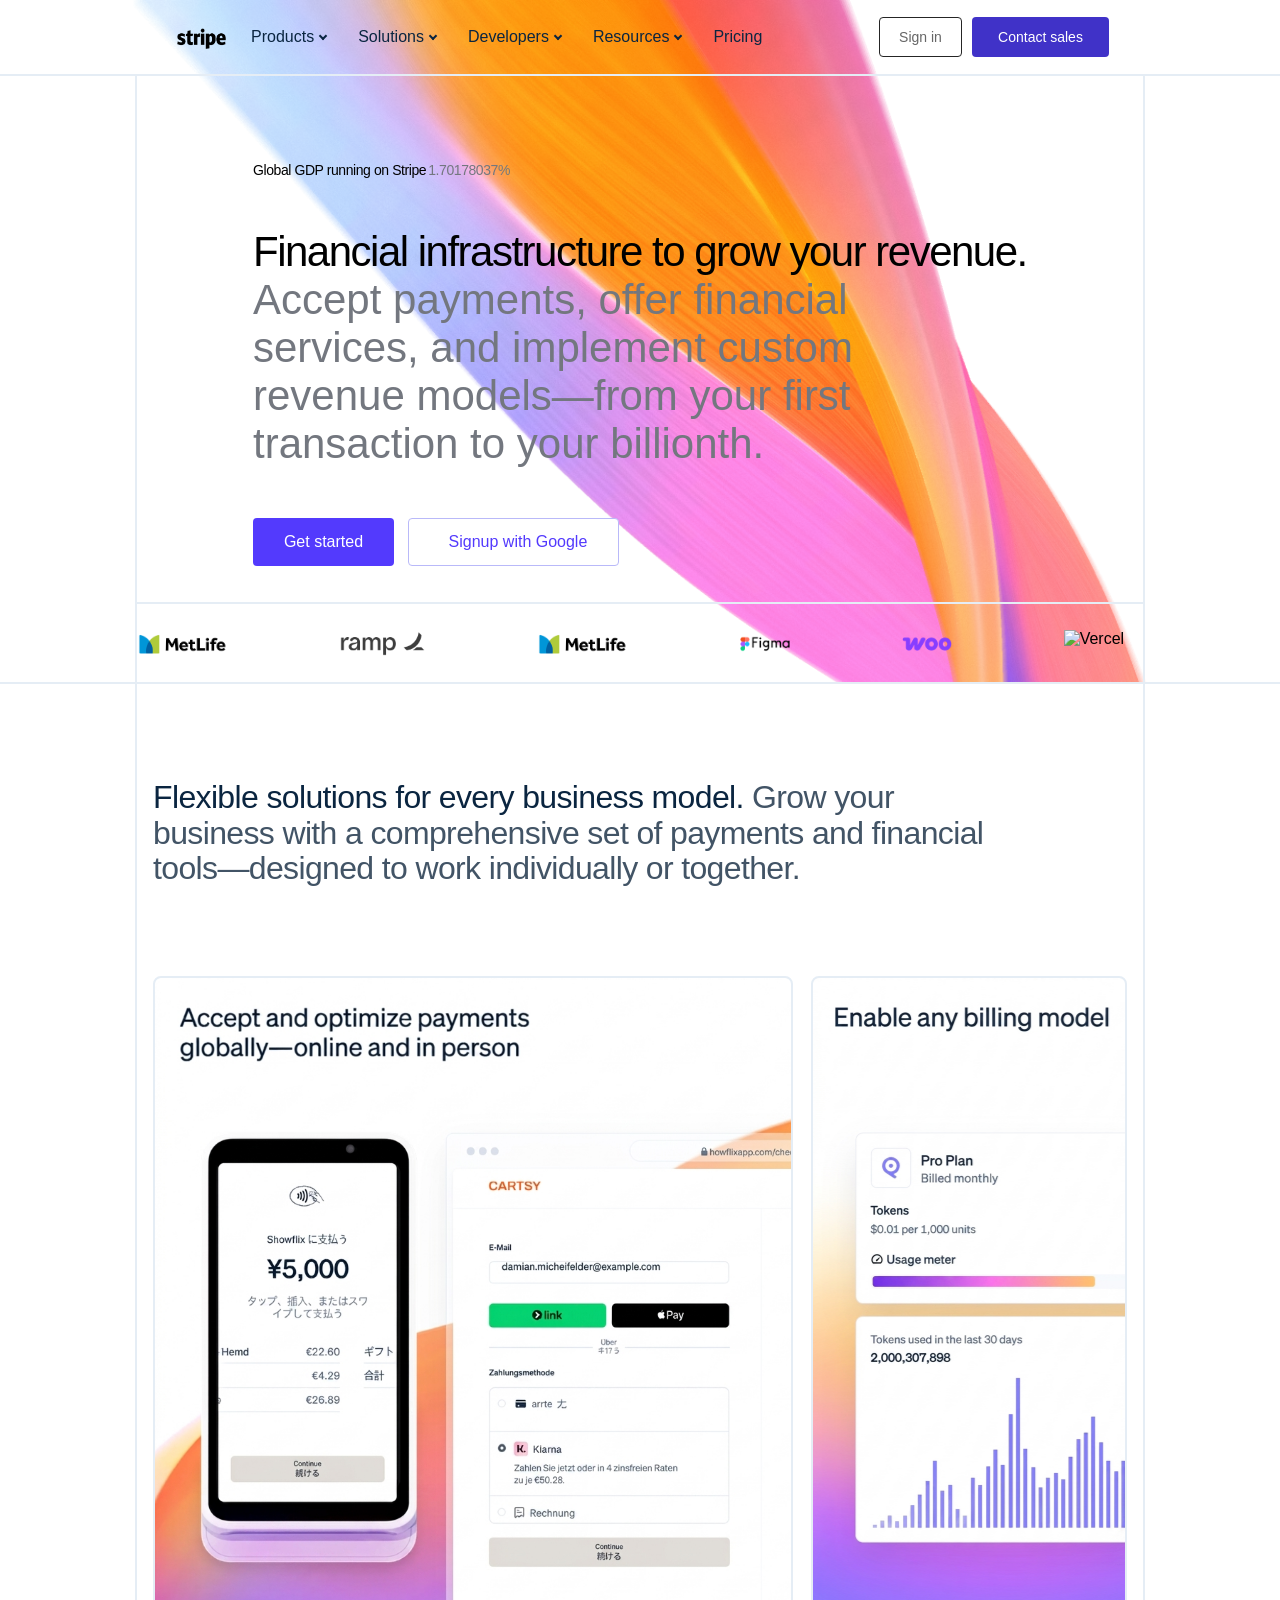
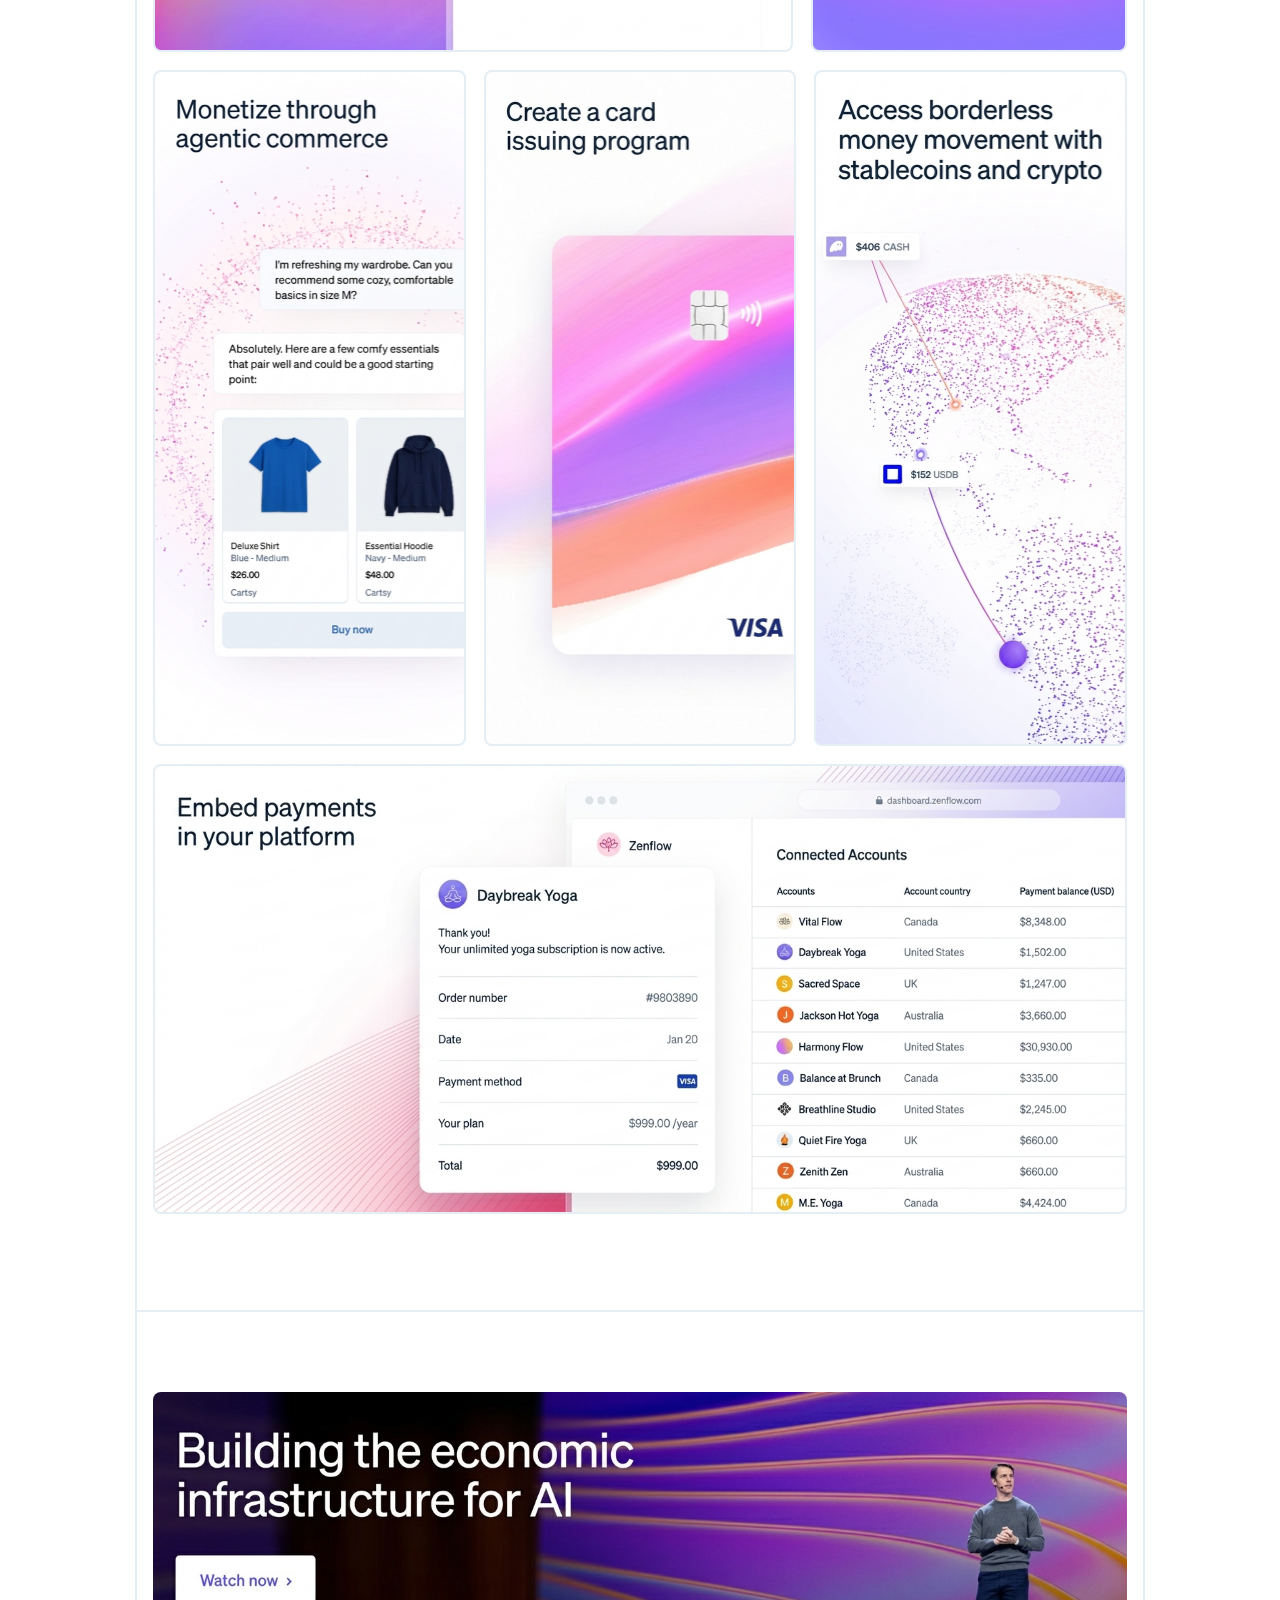
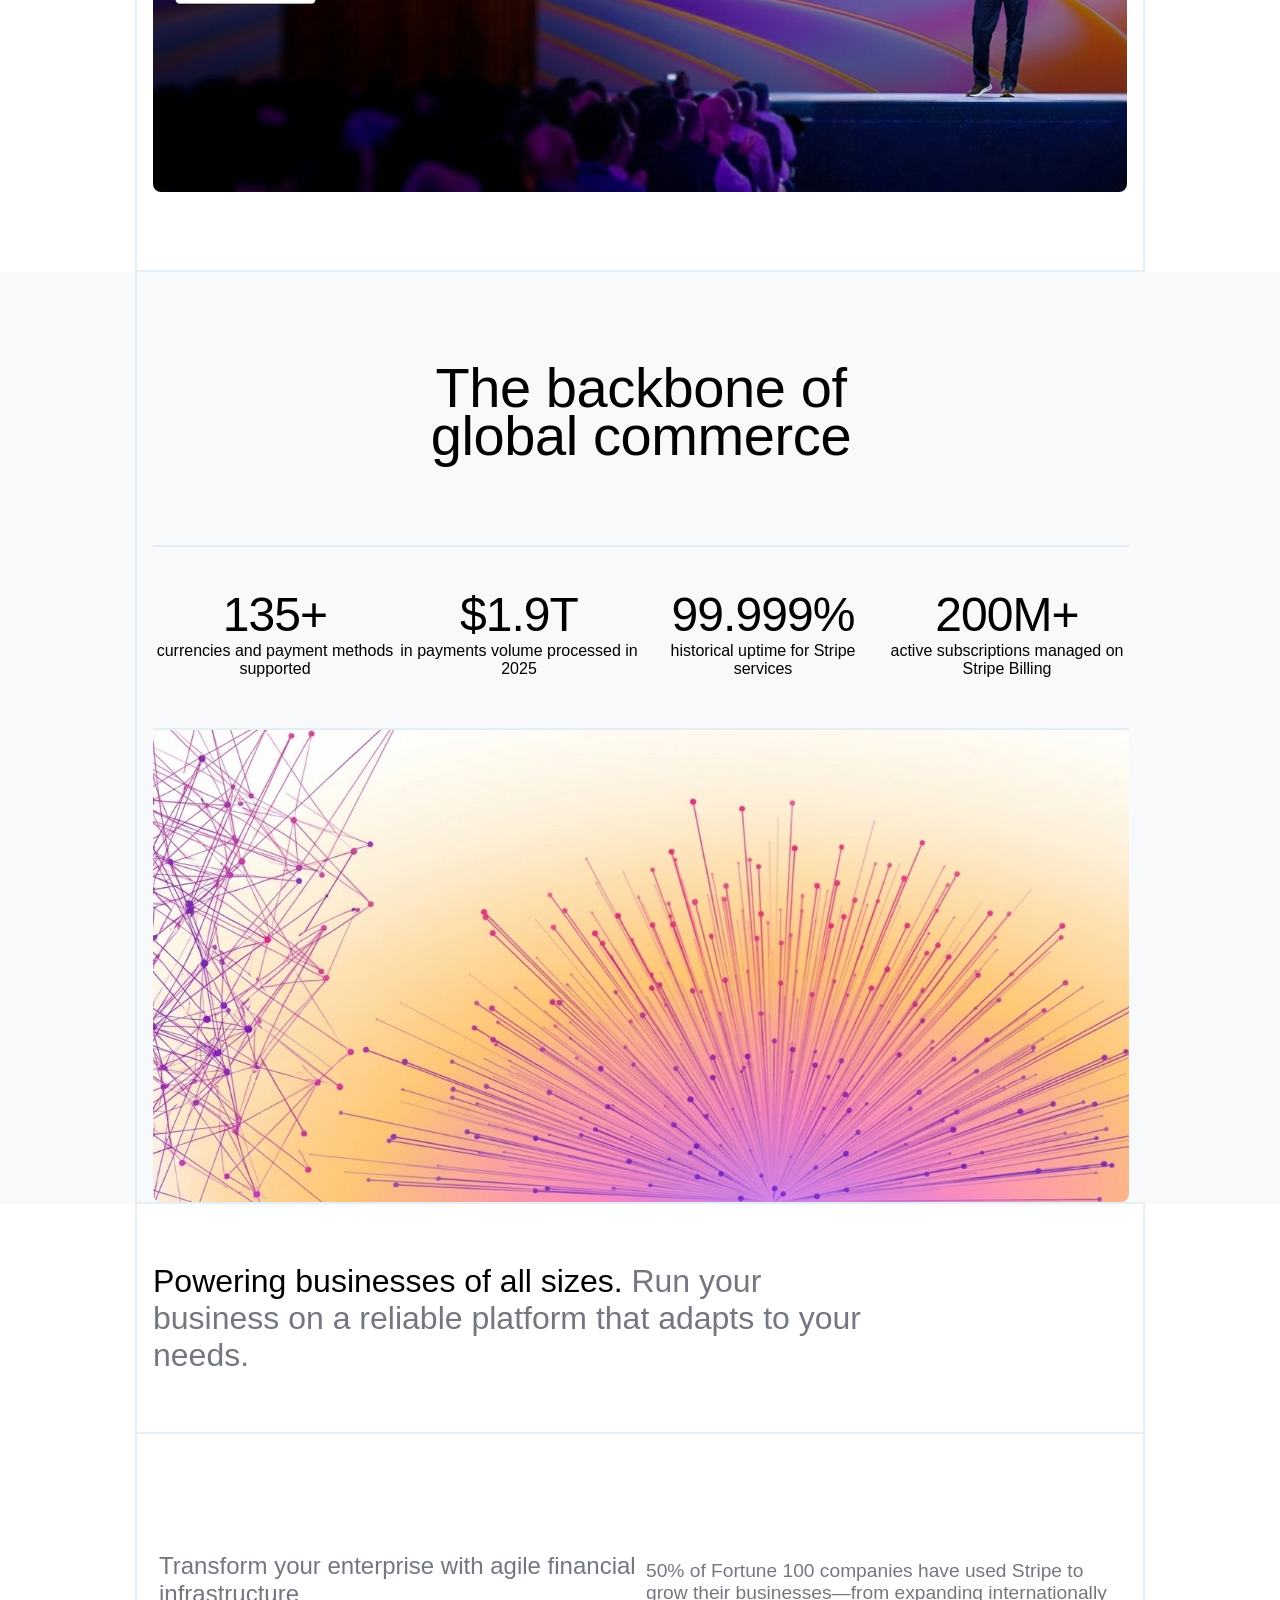
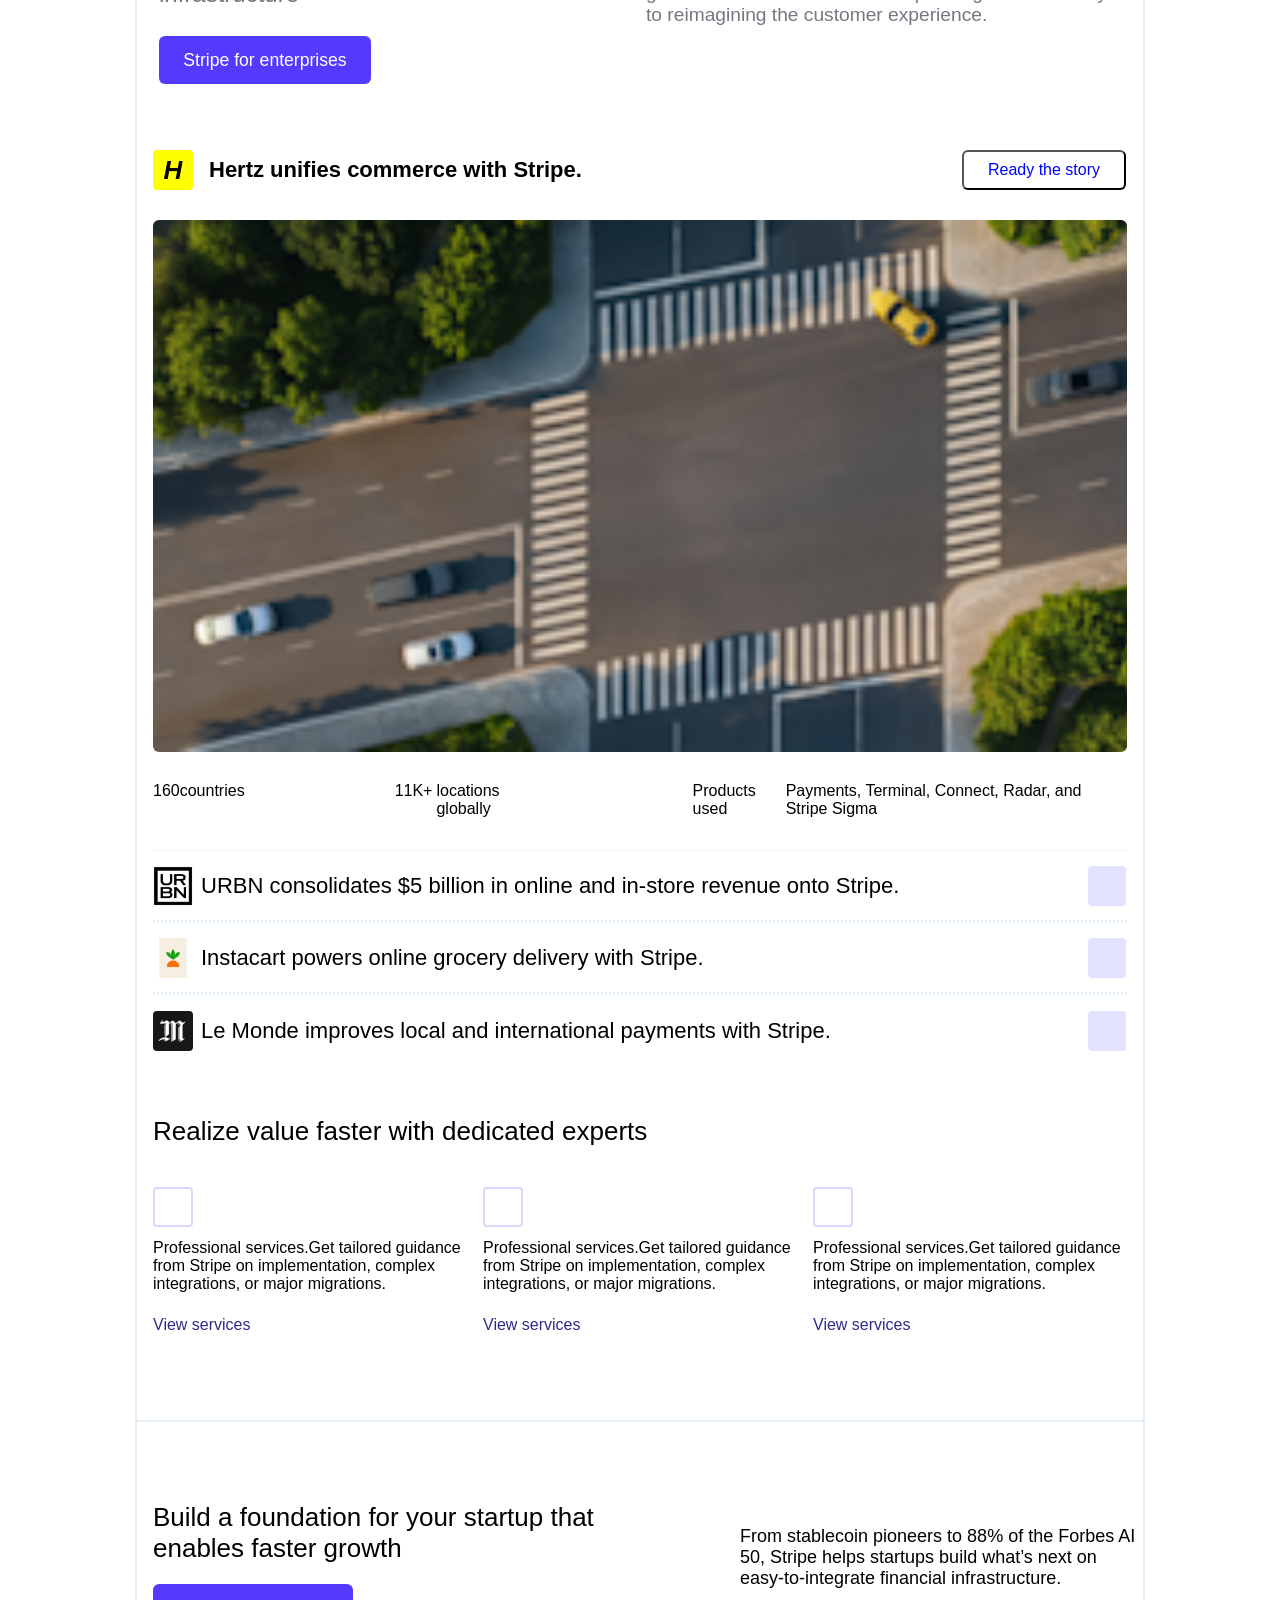
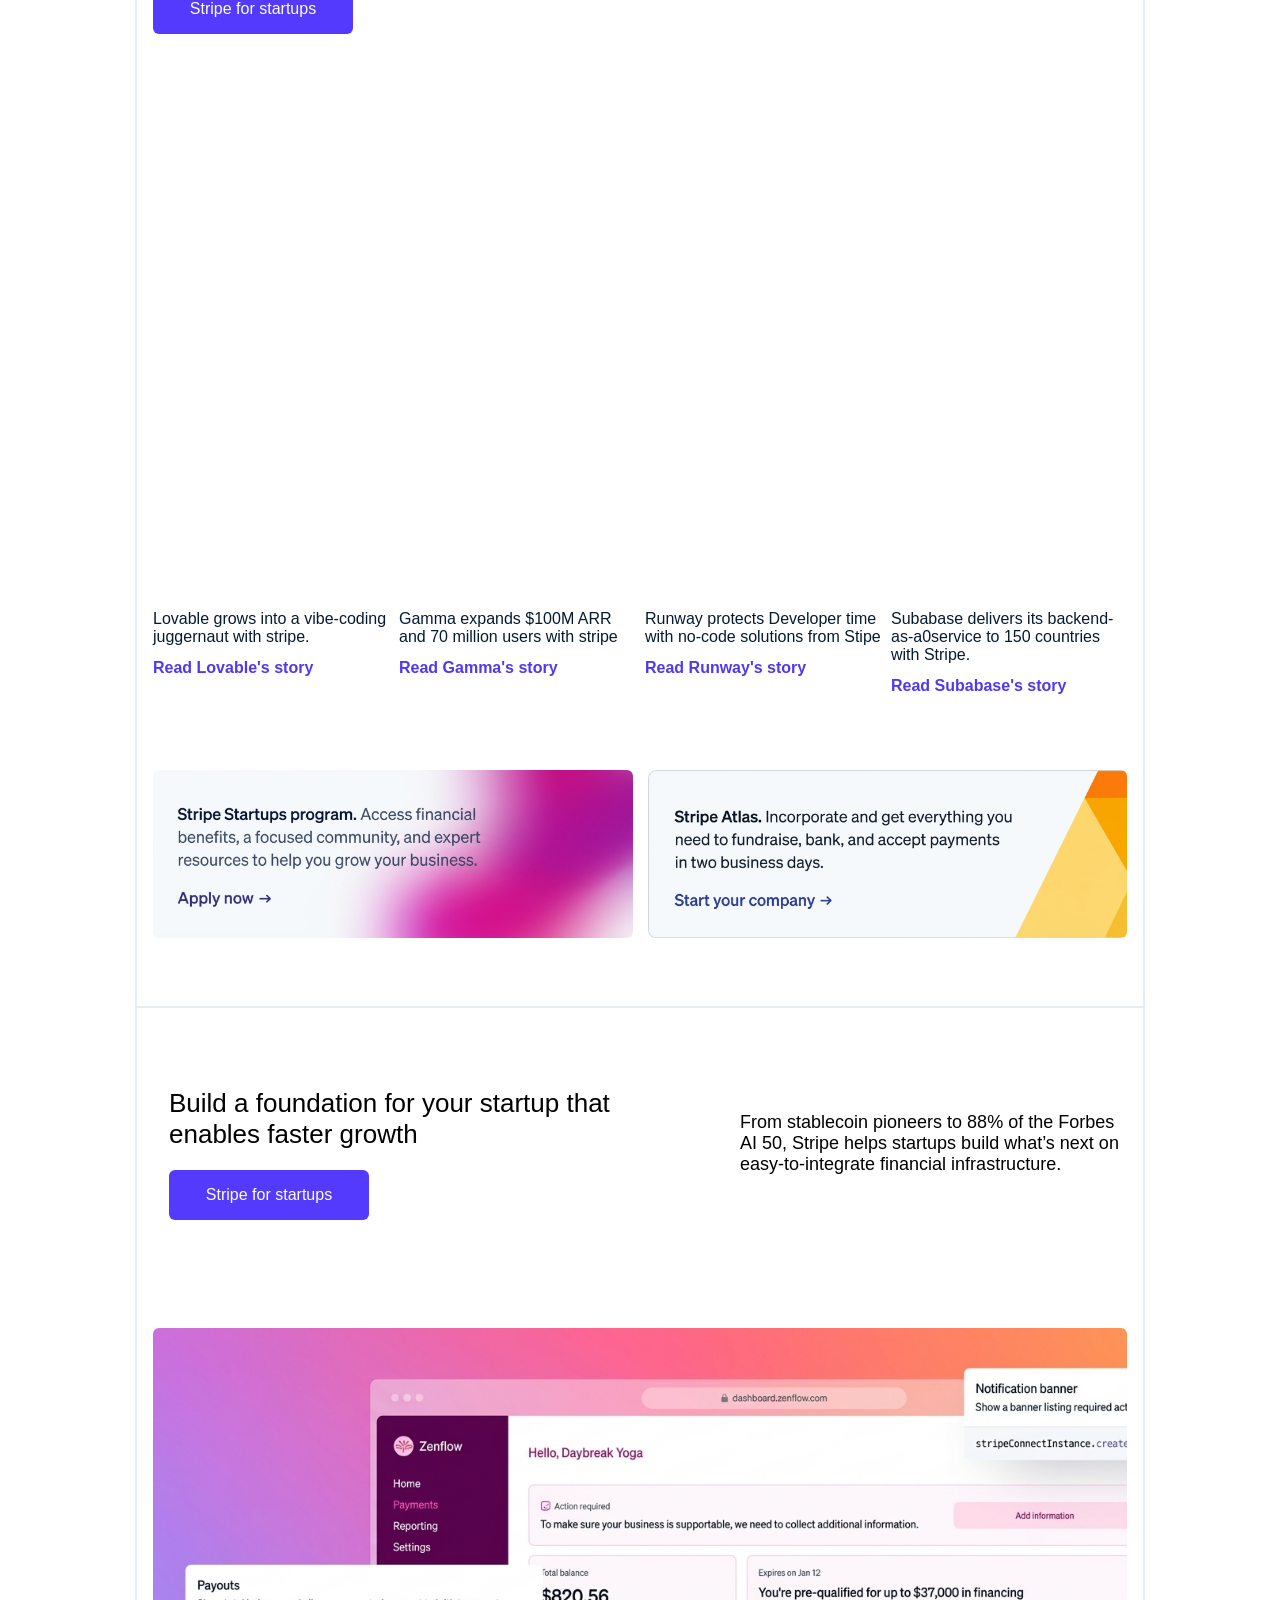
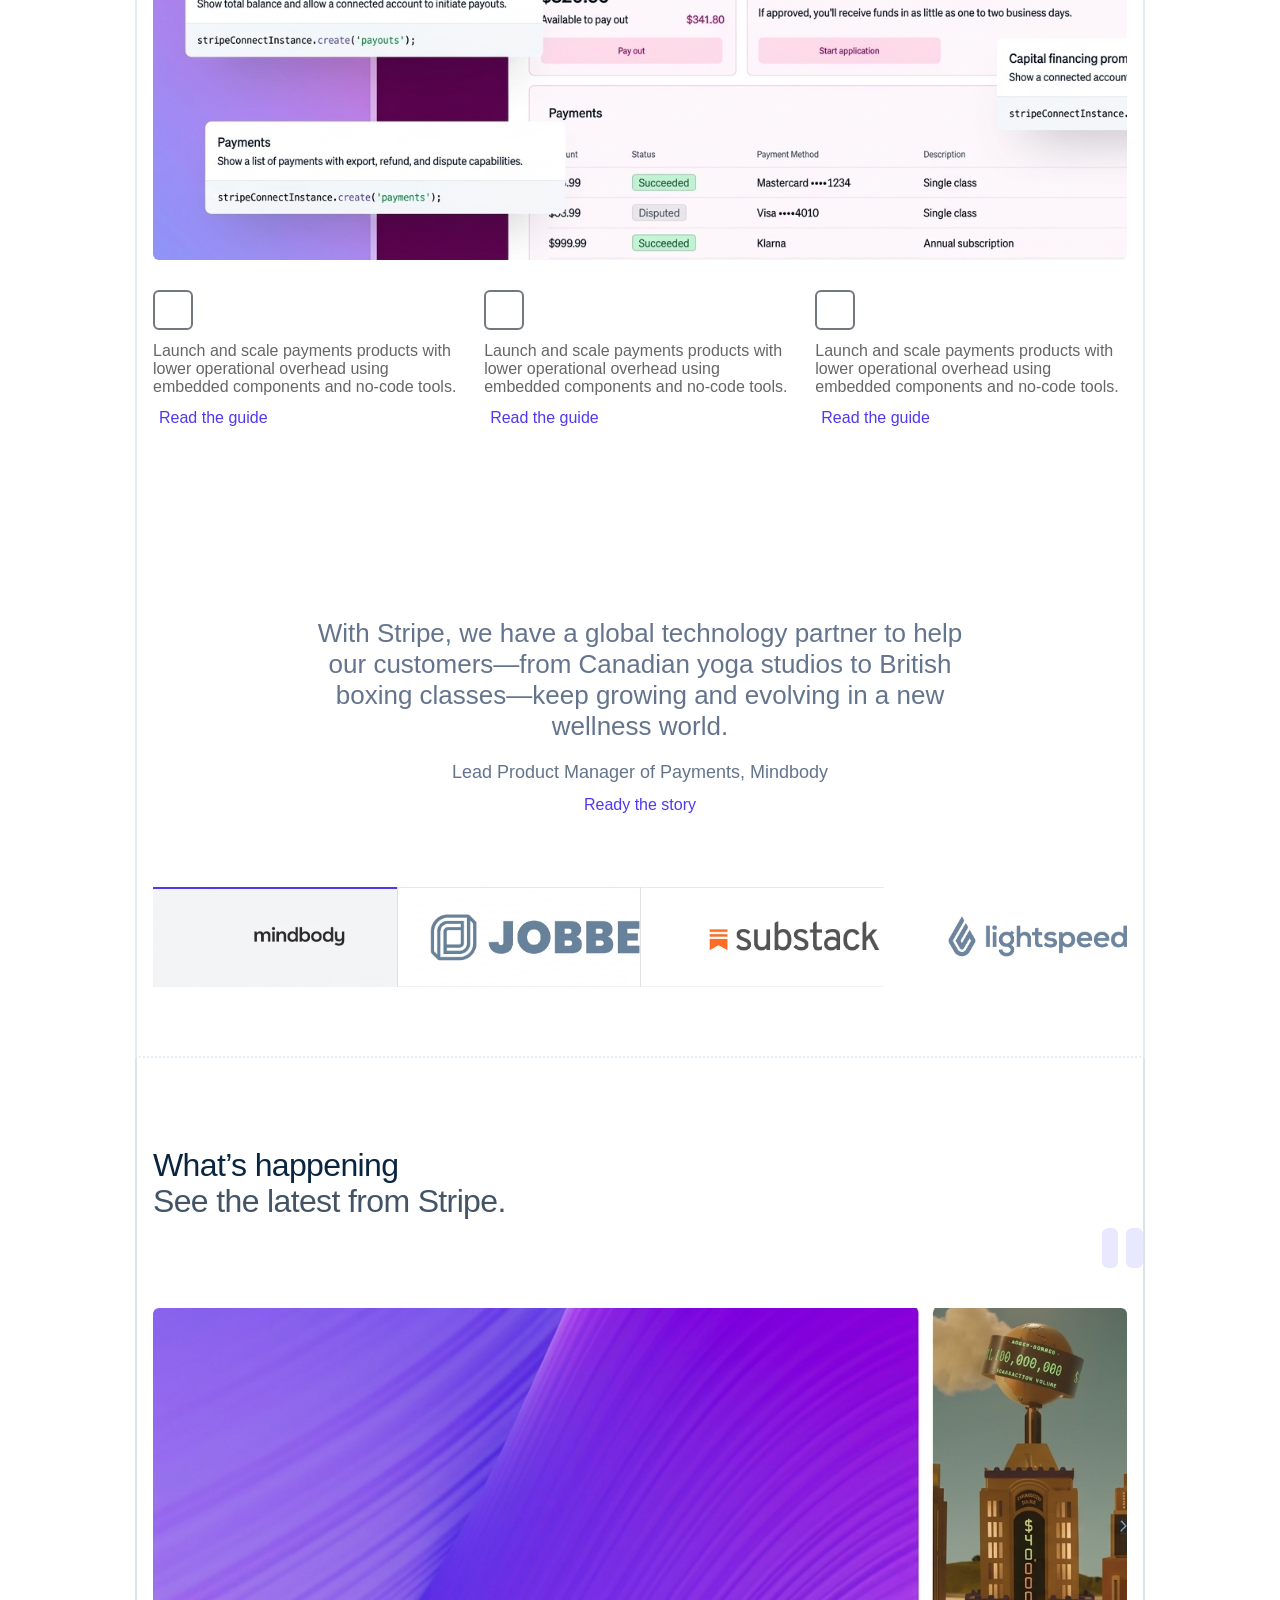
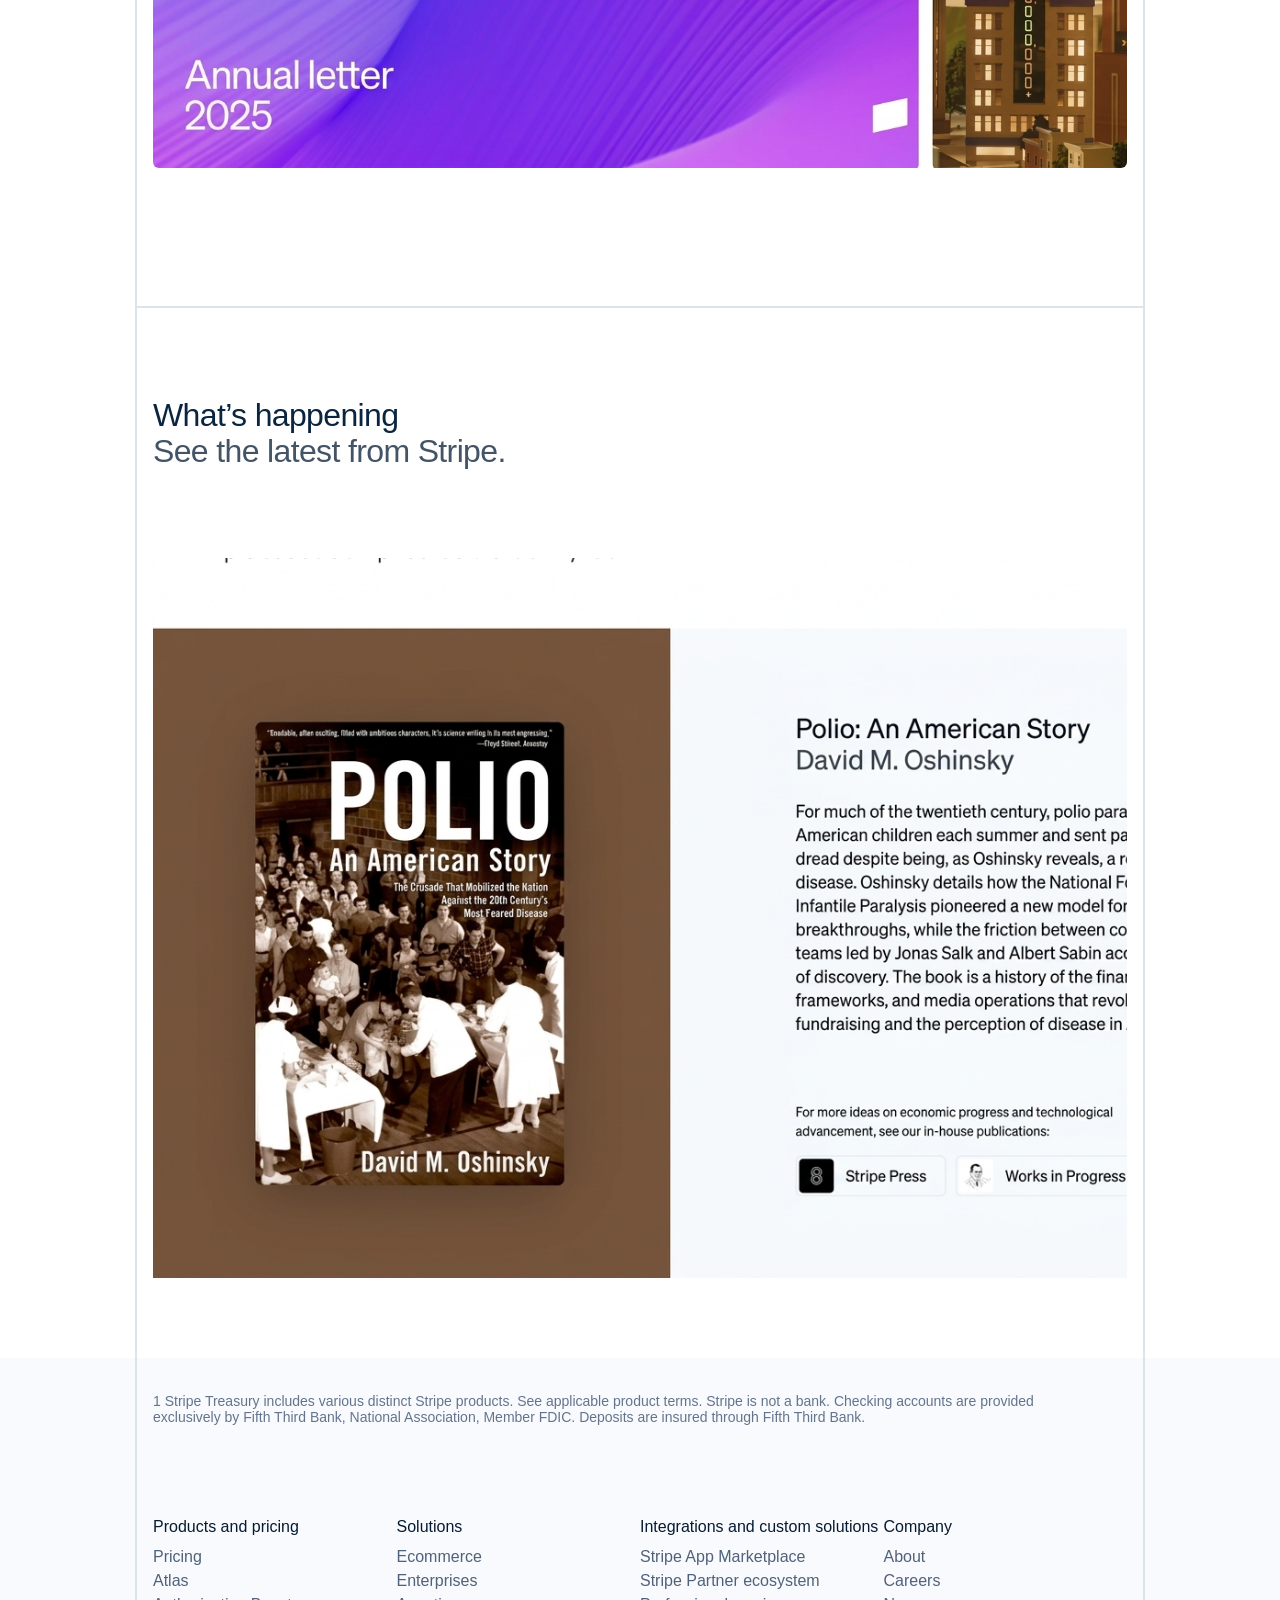
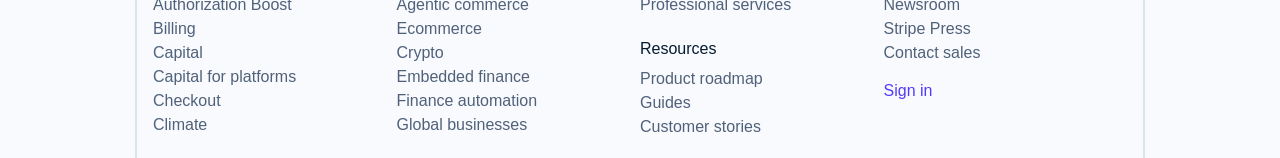
==== index.html @ fda358cf "sending my stripe clone files" ====
<!DOCTYPE html>
<html lang="en">
<head>
    <meta charset="UTF-8">
    <meta name="viewport" content="width=device-width, initial-scale=1.0">
    <link rel="stylesheet" href="./style.css">
    <link rel="stylesheet" href="https://cdnjs.cloudflare.com/ajax/libs/font-awesome/7.3.1/css/all.min.css" integrity="sha512-QeR2VH+lsBE5LSAe1Q5EnTBbe7XTBubt8dG93Y7gidSgdMCr8nVqKcfKAMyN96SV8KDbZVTDXChatu5G2KQGzg==" crossorigin="anonymous" referrerpolicy="no-referrer" />
    <title>Stripe</title>
</head>
<body>
    
<div class="hero">
    
    <header class="header">
       
            <div class="nevbar">
                <div id="nevbar">

                    <div class="logo-layout"> 
                        <div class="logo"></div>
                    </div>

                    <!-- -----------LINKS----------- -->

                    
                        <ul class="nav-links">
                        <li class="nav-item">
                            <a href="#" class="nav-link">Products <span class="arrow"></span></a>
                            <div class="dropdown">
                            <a href="#">Payments</a>
                            <a href="#">Billing</a>
                            <a href="#">Connect</a>
                            </div>
                        </li>

                        <li class="nav-item">
                            <a href="#" class="nav-link">Solutions <span class="arrow"></span></a>
                            <div class="dropdown">
                            <a href="#">eCommerce</a>
                            <a href="#">SaaS</a>
                            <a href="#">Marketplaces</a>
                            </div>
                        </li>

                        <li class="nav-item">
                            <a href="#" class="nav-link">Developers <span class="arrow"></span></a>
                            <div class="dropdown">
                            <a href="#">Documentation</a>
                            <a href="#">API Reference</a>
                            </div>
                        </li>

                        <li class="nav-item">
                            <a href="#" class="nav-link">Resources <span class="arrow"></span></a>
                            <div class="dropdown">
                            <a href="#">Support</a>
                            <a href="#">Guides</a>
                            </div>
                        </li>

                        <li class="nav-item">
                            <a href="#" class="nav-link">Pricing</a>
                        </li>
                        </ul>


                    <!-- ---------------Nev Cta button---------------- -->
                    <button id="nev-button-1">Sign in</button>
                    <button id="nev-button-2">Contact sales</button>

                </div>
                
                



            </div>
       


    </header>

    <!-- -------------contant-hero------------------ -->
 <div class="contant-box-0">
   <div class="contant-box-1">
        <div id="hero-txt">Global GDP running on Stripe<span id="hero-txt-light">1.70178037%</span></div>
        <div id="hero-txt2">Financial infrastructure to grow your revenue.</div>
        <div id="hero-txt3">Accept payments, offer financial services, and implement custom revenue models—from your first transaction to your billionth.</div>
        <button id="hero-button1">Get started</button>
        <button id="hero-button2"><i class="fa-brands fa-google" style="height: 14px; width: 14px; margin-right: 8px;"></i>Signup with Google</button>

   </div>
 </div>
   <div class="contant-box2">
        <div id="contant-box2-inner">
                        <!-- Inside your existing bottom section container -->
            <div class="logo-marquee">
            <div class="logo-track">
                <img src="/esset/metlife-logo.png" alt="MetLife">
                <img src="/esset/Ramp-Logo.png" alt="Ramp">
                <img src="/esset/metlife-logo.png" alt="Marriott" >
                <img src="/esset/Figma-Logo.png" alt="Figma">
                <img src="/esset/WooCommerce-Logo.png" alt="Woo">
                <img src="/esset/Vercel-Logo.png" alt="Vercel">
                <img src="/esset/Uber-Logo.png" alt="Uber">
                <img src="/esset/stripe-logo.png" alt="stripe">
                <img src="/esset/cursor_logo.png" alt="cursor">
                <img src="/esset/google-logo.png" alt="google">
                <img src="/esset/anthropic_logo.png" alt="anthropic">
            </div>
            <!-- Duplicate group for infinite loop -->
            <div class="logo-track" aria-hidden="true">
                <img src="/esset/metlife-logo.png" alt="MetLife">
                <img src="/esset/Ramp-Logo.png" alt="Ramp">
                <img src="/esset/metlife-logo.png" alt="Marriott" >
                <img src="/esset/Figma-Logo.png" alt="Figma">
                <img src="/esset/WooCommerce-Logo.png" alt="Woo">
                <img src="/esset/Vercel-Logo.png" alt="Vercel">
                <img src="/esset/Uber-Logo.png" alt="Uber">
                <img src="/esset/stripe-logo.png" alt="stripe">
                <img src="/esset/cursor_logo.png" alt="cursor">
                <img src="/esset/google-logo.png" alt="google">
                <img src="/esset/anthropic_logo.png" alt="anthropic">
            </div>
            </div>
        </div>
   </div>
</div>

<!-- ---------------------contant box 2---------------------- -->

<div class="contant-box-2">
    <div class="in-box-sec2">
        <div id="header-sec2">
            <h2 class="title-sec2" style="line-height: 35.5px;">
                <span id="dark-test-sec2">Flexible solutions for every business model.</span>
                <span id="light-test-sec2">Grow your business with a comprehensive set of payments and financial tools—designed to work individually or together.</span>
            </h2>
        </div>
    
    <div class="in-box-sec2-2">
        <div class="card-1"></div>
        <div class="card-2"></div>
    </div>

    <div class="in-box-sec2-3">
        <div class="card-3"></div>
        <div class="card-4"></div>
        <div class="card-5"></div>
    </div>

    <div class="in-box-sec2-4">
        <div class="card-6"></div>
        
    </div>

</div>
</div>

<!-- ------------------section 2---------------------- -->

<div class="section-2-main">
    <div class="section-2">
        <div class="card-7-contant"></div>
    </div>
</div>

<!-- ----------------------------section 3------------------------------- -->
<div class="section-3-main">
    <div class="section-3">
        <div class="text-stats-section">
            <div class="text-heading">
                <p id="text-heading-txt">The backbone of global commerce</p>
            </div>
            <div class="stats-section">
                <div class="stats-container-1">
                    <p id="stats-heading">135+</p>
                    <p id="stats-text">currencies and payment methods supported</p>
                </div>
                <div class="stats-container-1">
                    <p id="stats-heading">$1.9T</p>
                    <p id="stats-text">in payments volume processed in 2025</p>
                </div>
                <div class="stats-container-1">
                    <p id="stats-heading">99.999%</p>
                    <p id="stats-text">historical uptime for Stripe services</p>
                </div>
                <div class="stats-container-1">
                    <p id="stats-heading">200M+</p>
                    <p id="stats-text">active subscriptions managed on Stripe Billing</p>
                </div>
            </div>
            
        </div>
        <div class="object-animation">
  
</div>



    </div>
</div>

<!-- -------------------------sec tion 4------------------------------ -->

<div class="section-4-heading">
    <div class="section-4-heading-in">
        <h2 class="section-4-heading-txt1">
            <span>Powering businesses of all sizes.</span>
            <span class="section-4-heading-txt">Run your business on a reliable platform that adapts to your needs.</span>
        </h2>
    </div>
</div>




<!-- ----------------------------------section 4 main------------------------- -->

<div class="section-4-main">
    <div class="section-4-in">
        <div class="sec-4-box-1">
            <div class="section4-2">
                <div class="section4-2-1">
                    <div id="section4-2-1-in">
                        <p id="section4-2-1-in-txt">Transform your enterprise with agile financial infrastructure</p>
                    </div>
                    <div id="section4-2-2-in">
                        <button id="section4-2-2-in-btn">Stripe for enterprises</button>
                    </div>
                </div>
            <div class="section4-2-2">
                <div id="section4-2-2-3">
                <p id="section4-2-2-txt">50% of Fortune 100 companies have used Stripe to grow their businesses—from expanding internationally to reimagining the customer experience.</p>
           </div>
            </div>
            </div>
            
        </div>

        

    </div>
    
</div>

<!-- ------------------------------- --------section-5-------------------------------------------- -->

<div class="section-5">
    <div class="section-5-in">
        <div class="section-5-first-box">
            <div id="sec-5-logo-box"><p id="sec-5-logo-box-txt">H</p></div>
            <h3 id="sec-5-first-box-txt">Hertz unifies commerce with Stripe.</h3>
            
            <button id="sec-5-btn">Ready the story</button>
        </div>
        <div class="section-5-img"></div>

        <div class="sec-5-in3"><p id="sec-5-in3-darktext">160</p><p>countries</p> <p id="sec-5-in3-lighttext">11K+</p><p>locations globally</p> <p id="sec-5-in3-lighttext">Products used</p><p>Payments, Terminal, Connect, Radar, and Stripe Sigma</p></div>
    </div>
</div>

<!-- ---------------------------------section-6----------------------------------------- -->

<div class="section-6-main">
    <div class="section-6-in">
        <div class="contenar-1">
            <div class="contaner-box"  style="background-image: url(/esset/log-1-section-6.jpg);"></div>
            <h2 id="contenar-1-txt">URBN consolidates $5 billion in online and in-store revenue onto Stripe.</h2>
            <div class="contaner-box-add"><i class="fa-solid fa-plus"></i></div>
        </div>

        <div class="contenar-1">
            <div class="contaner-box" style="background-image: url(/esset/log-2-section-6.jpg);"></div>
            <h2 id="contenar-1-txt">Instacart powers online grocery delivery with Stripe.</h2>
            <div class="contaner-box-add"><i class="fa-solid fa-plus"></i></div>
        </div>

        <div class="contenar-1" style="border-bottom: none;">
            <div class="contaner-box" style="background-image: url(/esset/log-3-section-6.jpg);"></div>
            <h2 id="contenar-1-txt">Le Monde improves local and international payments with Stripe.</h2>
            <div class="contaner-box-add"><i class="fa-solid fa-plus"></i></div>
        </div>
        
        <!-- ----------------------------------------------------------------- -->

        <h1 id="section-6-main-txt">Realize value faster with dedicated experts</h1>

        <div class="contenar-2">
            <div class="contenar-2-box1">
                <div class="contenar-2-box1-logo"><i class="fa-solid fa-code-merge"></i></div>
                <div class="contenar-2-box1-txt">Professional services.Get tailored guidance from Stripe on implementation, complex integrations, or major migrations.</div>
                <div class="contenar-2-box1-btn"><p>View services<i class="fa-solid fa-angle-right"></i></p></div>
                
            </div>

            <div class="contenar-2-box1">
                <div class="contenar-2-box1-logo"><i class="fa-solid fa-user-group"></i></div>
                <div class="contenar-2-box1-txt">Professional services.Get tailored guidance from Stripe on implementation, complex integrations, or major migrations.</div>
                <div class="contenar-2-box1-btn"><p>View services<i class="fa-solid fa-angle-right"></i></p></div>
                
            </div>

            <div class="contenar-2-box1">
                <div class="contenar-2-box1-logo"><i class="fa-regular fa-circle-question"></i></div>
                <div class="contenar-2-box1-txt">Professional services.Get tailored guidance from Stripe on implementation, complex integrations, or major migrations.</div>
                <div class="contenar-2-box1-btn"><p>View services<i class="fa-solid fa-angle-right"></i></p></div>
                
            </div>


        </div>

        

    </div>
</div>

<!-- ---------------------------------------section-8----------------------------------------------- -->


<div class="section-8">
    <div class="section-8-in">
        <div class="section8-box1">
           <div class="section8-box1-in1">
            <h1 id="section8-box1-in1-txt">Build a foundation for your startup that enables faster growth</h1>
            <button id="section8-box1-in1-btn">Stripe for startups<i class="fa-solid fa-angle-right"></i></button>
           </div>
           <div class="section8-box1-in2">
            <p  id="section8-box1-in2-txt">From stablecoin pioneers to 88% of the Forbes AI 50, Stripe helps startups build what’s next on easy-to-integrate financial infrastructure.</p>
           </div>

         </div>
                 <!-- ---------------------- -->


    <div class="section8-conteainer-2">
        <div class="section8-conteainer-2-card" style="margin-left: 0px; background-image: url(https://images.stripeassets.com/fzn2n1nzq965/1CBkJePR5Cwf2QNIVCia1I/c0a702cec7a3814c69f21f86b89ed718/lovable.png?w=432&q=90);"></div>
        <div class="section8-conteainer-2-card" style="background-image: url(https://images.stripeassets.com/fzn2n1nzq965/2QjRFO1cRvocACDtyA7g9e/44245671788d6e086ab7d82b37937450/Gamma.png?w=432&q=90);"></div>
        <div class="section8-conteainer-2-card" style="background-image: url(https://images.stripeassets.com/fzn2n1nzq965/6fpvaTP1TZWXKWVMewABjV/4412b9ca2940d89d3834ac65c1fc329d/Runway.png?w=432&q=90);"></div>
        <div class="section8-conteainer-2-card" style="background-image: url(https://images.stripeassets.com/fzn2n1nzq965/7fM8bvEbivprOMM1zyow9N/3cad3cc826f96e4038b4ea88d81ebe3b/Supabase.png?w=432&q=90);"></div>
        
    </div>

    <div class="section8-conteainer-3">
        <div class="section8-conteainer-3-box-1" style="margin-left: 0px;">
            <p id="section8-conteainer-3-box-1-txt">Lovable grows into a vibe-coding juggernaut with stripe.</p>
            <div class="section8-conteainer-3-box-1-btn"><p>Read Lovable's story<i class="fa-solid fa-angle-right"></i></p></div>
        </div>

        <div class="section8-conteainer-3-box-1">
            <p id="section8-conteainer-3-box-1-txt">Gamma expands $100M ARR and 70 million users with stripe</p>
            <div class="section8-conteainer-3-box-1-btn"><p>Read Gamma's story<i class="fa-solid fa-angle-right"></i></p></div>
        </div>


        <div class="section8-conteainer-3-box-1">
            <p id="section8-conteainer-3-box-1-txt">Runway protects Developer time with no-code solutions from Stipe</p>
            <div class="section8-conteainer-3-box-1-btn"><p>Read Runway's story<i class="fa-solid fa-angle-right"></i></p></div>
        </div>


        <div class="section8-conteainer-3-box-1">
            <p id="section8-conteainer-3-box-1-txt">Subabase delivers its backend-as-a0service to 150 countries with Stripe.</p>
            <div class="section8-conteainer-3-box-1-btn"><p>Read Subabase's story<i class="fa-solid fa-angle-right"></i></p></div>
        </div>


        


    </div>
    <div class="section8-conteainer-4">
        <div class="section8-conteainer-4-box1" style="background-image: url(/esset/section8-container4-box1.jpg);"></div>
        <div class="section8-conteainer-4-box1" style="background-image: url(/esset/section8-container4-box2.jpg); margin-left: 15px;"></div>
    </div>
</div>
</div>
<!-- ----------------------------------------section-9------------------------------------------------------ -->
 <div class="section-9">
    <div class="section-9-in">
        <div class="section8-box1">
           <div class="section8-box1-in1">
            <h1 id="section8-box1-in1-txt">Build a foundation for your startup that enables faster growth</h1>
            <button id="section8-box1-in1-btn">Stripe for startups<i class="fa-solid fa-angle-right"></i></button>
           </div>
           <div class="section8-box1-in2">
            <p  id="section8-box1-in2-txt">From stablecoin pioneers to 88% of the Forbes AI 50, Stripe helps startups build what’s next on easy-to-integrate financial infrastructure.</p>
           </div>
         </div>
           
         <div class="section-9-image"></div>

         <div class="section-9-container-1">
            <div class="section-9-container-1-sec-4-box-1">
                <div class="section-9-container-1-logobox"><i class="fa-solid fa-arrow-trend-up"></i></div>

                <p class="section-9-container-1-lightparagraph">Launch and scale payments products with lower operational overhead using embedded components and no-code tools.</p>
                <button class="section-9-container-1-button">Read the guide<i class="fa-solid fa-angle-right"></i></button>
            </div>
            <div class="section-9-container-1-sec-4-box-1">
                 <div class="section-9-container-1-logobox"><i class="fa-solid fa-arrow-trend-up"></i></div>

                <p class="section-9-container-1-lightparagraph">Launch and scale payments products with lower operational overhead using embedded components and no-code tools.</p>
                <button class="section-9-container-1-button">Read the guide<i class="fa-solid fa-angle-right"></i></button>
            </div>
            <div class="section-9-container-1-sec-4-box-1">
                 <div class="section-9-container-1-logobox"><i class="fa-solid fa-shield"></i></div>

                <p class="section-9-container-1-lightparagraph">Launch and scale payments products with lower operational overhead using embedded components and no-code tools.</p>
                <button class="section-9-container-1-button">Read the guide<i class="fa-solid fa-angle-right"></i></button>
            </div>
         </div>


<!-- -----------section-9-end---------------- -->



         <div class="section9-container1">
           <div class="outersheel"> <div class="section9-container1-logo"></div></div>
           <div class="outersheel"> 
            <h1 class="section9-container1-text">With Stripe, we have a global technology partner to help our customers—from Canadian yoga studios to British boxing classes—keep growing and evolving in a new wellness world.</h1>
            </div>
            <div class="outersheel"> 
                <p class="section9-container1-smaltext">Lead Product Manager of Payments, Mindbody</p>
            </div>
            <div class="outersheel"> 
                <button class="section-9-container-1-button" >Ready the story<i class="fa-solid fa-angle-right"></i></button>
            </div>
        </div>

    <div class="section9-continer3">
        <div class="section9-continer3-box1" style="background-image: url(/esset/section9-con3-mindbody.jpg); border-top: 2px solid #5038F3;"></div>
        <div class="section9-continer3-box1" style="background-image: url(/esset/section9-con3-jobber.jpg);"></div>
        <div class="section9-continer3-box1" style="background-image: url(/esset/section9-con3-substack.jpg);"></div>
        <div class="section9-continer3-box1" style="background-image: url(/esset/section9-con3-lightspeed.jpg);"></div>
    </div>

    </div>
 </div>

 <div class="section10">
    <div class="section-10-in">
        <div class="section10-container1">
            <div class="section10-container1-box1">
            <div class="section10-container1-box1-1">
                <h2 class="title-sec2">
                <span id="dark-test-sec2">What’s happening</span><br>
                <span id="light-test-sec2">See the latest from Stripe.</span>
            </h2>
            </div>
            <div class="section10-container1-box1-2">
                <button class="section10-container1-box2-button" style="margin-right: 8px;"><i class="fa-solid fa-angle-left"></i></button>
                <button class="section10-container1-box2-button" ><i class="fa-solid fa-angle-right"></i></button>
            </div>
            

            

        </div>
       
    </div>
    <div class="section-10-image"></div>
 </div>
</div>

 <!-- ----------------------------------section-11-------------------------- -->

 <div class="section-11">
    <div class="section-11-in">
        <div class="section10-container1-box1">
            <div class="section10-container1-box1-1">
                <h2 class="title-sec2">
                <span id="dark-test-sec2">What’s happening</span><br>
                <span id="light-test-sec2">See the latest from Stripe.</span>
            </h2>
            </div>

            
        

    </div>
    <div class="section-11-image"></div>
 </div>
</div>

<!-- -------------------section-12---------------------------- -->


<div class="section-12">
    <div class="section12-in">
        <div class="section-12-sec1">
            <div class="section12-box1">1 Stripe Treasury includes various distinct Stripe products. See applicable product terms. Stripe is not a bank. Checking accounts are provided <br>exclusively by Fifth Third Bank, National Association, Member FDIC. Deposits are insured through Fifth Third Bank.</div>
        </div>
        
        <div class="section-12-sec2">
        <div class="section12-1">
            <div class="section12-1-2" >Products and pricing</div>
            <div class="section12-1-1">Pricing</div>
            <div class="section12-1-1">Atlas</div>
            <div class="section12-1-1">Authorization Boost</div>
            <div class="section12-1-1">Billing</div>
            <div class="section12-1-1">Capital</div>
            <div class="section12-1-1">Capital for platforms</div>
            <div class="section12-1-1">Checkout</div>
            <div class="section12-1-1">Climate</div>
        </div>
        <div class="section12-2">
            <div class="section12-1-2">Solutions</div>
            <div class="section12-1-1">Ecommerce</div>
            <div class="section12-1-1">Enterprises</div>
            <div class="section12-1-1">Agentic commerce</div>
            <div class="section12-1-1">Ecommerce</div>
            <div class="section12-1-1">Crypto</div>
            <div class="section12-1-1">Embedded finance</div>
            <div class="section12-1-1">Finance automation</div>
            <div class="section12-1-1">Global businesses</div>
        </div>
        <div class="section12-3">
            <div class="section12-1-2">Integrations and custom solutions</div>
            <div class="section12-1-1">Stripe App Marketplace</div>
            <div class="section12-1-1">Stripe Partner ecosystem</div>
            <div class="section12-1-1">Professional services</div>
             <!-- part two of this -->
            <div class="section12-1-2" style="margin-top: 28px;">Resources</div>
            <div class="section12-1-1">Product roadmap</div>
            <div class="section12-1-1">Guides</div>
            <div class="section12-1-1">Customer stories</div>
            
        </div>
        <div class="section12-4">
            <div class="section12-1-2" >Company</div>
            <div class="section12-1-1">About</div>
            <div class="section12-1-1">Careers</div>
            <div class="section12-1-1">Newsroom</div>
            <div class="section12-1-1">Stripe Press</div>
            <div class="section12-1-1">Contact sales</div>

            <p class="section12-4-button">Sign in</p>
               
            
        </div>
        </div>
    </div>
</div>
        

</body>
</html>
---- style.css ----
html, body { overflow-x: hidden; }
* {
    margin: 0px;
    box-sizing: border-box;
    font-family: "sohne-var", "SF Pro Display", sans-serif;
}

.hero {
    width: 100%;
    height: auto;
    background-image: url("/wave-fallback-desktop.png");
    background-size: cover;
    background-repeat: no-repeat;
    
}



.header {
    display: flex;
    justify-content: center;
    align-items: center;
    width: 100%;
    height: 76px;
    background-color: rgba(237, 199, 199, 0.1);
    border-bottom: 2px solid #e5edf5;
    background-color: transparent;
}

#nevbar {
        height: 64px;
    border-radius: 6px;
    background-color: transparent;
    display: flex;
    align-items: center;
    cursor: pointer;

    transition: background-color 1s ease;
    width: calc(100% - 270px);
    max-width: 1266px;
    padding: 0 16px;
}

.nevbar {
    width: 100%;
    display: flex;
    justify-content: center;
}

#nevbar > * {
    flex-shrink: 0;
}

#nevbar:hover {
    background-color: white;
    box-shadow: 0px 4px 15px rgba(0, 0, 0, 0.15);
}

/* ----------------logo------------- */

.logo-layout {
    display: flex;
    justify-content: center;
    align-items: center;
    height: 64px;
    width: 100px;
}

.logo {
    height: 24px;
    width: 49px;
    background-image: url("/esset/stripe-logo.png");
    background-size: cover;
    background-repeat: no-repeat;
}

/* ------------------------------------- */

.links {
    background-color: pink;
    height: 30px;
    width: 400px;
    display: flex;
    align-items: center;
}


/* Nav Menu Container */
.nav-links {
  display: flex;
  list-style: none;
  gap: 32px;
  padding: 0;
  margin: 0;
}

.nav-item {
  position: relative;
}

.nav-link {
  display: flex;
  align-items: center;
  gap: 6px;
  text-decoration: none;
  color: #0a2540;
  font-weight: 500;
  font-size: 16px;
  padding: 10px 0;
  transition: opacity 0.2s ease;
}

.nav-link:hover {
  opacity: 0.7;
}

/* Chevron Arrow */
.arrow {
  width: 6px;
  height: 6px;
  border-right: 2px solid #0a2540;
  border-bottom: 2px solid #0a2540;
  transform: rotate(45deg);
  margin-top: -3px;
  transition: transform 0.2s ease;
}

/* Floating Dropdown Card */
.dropdown {
  position: absolute;
  top: 100%;
  left: 50%;
  transform: translateX(-50%) translateY(10px);
  width: 180px;
  background: #ffffff;
  border-radius: 8px;
  padding: 8px;
  box-shadow: 0 13px 27px -5px rgba(50, 50, 93, 0.25),
              0 8px 16px -8px rgba(0, 0, 0, 0.3);
  opacity: 0;
  visibility: hidden;
  transition: all 0.2s ease;
}

.dropdown a {
  display: block;
  padding: 8px 12px;
  color: #0a2540;
  text-decoration: none;
  font-weight: 500;
  border-radius: 6px;
  transition: background 0.15s ease;
}

.dropdown a:hover {
  background-color: #f6f9fc;
}

/* Hover Reveal Effects */
.nav-item:hover .dropdown {
  opacity: 1;
  visibility: visible;
  transform: translateX(-50%) translateY(0);
}

.nav-item:hover .arrow {
  transform: rotate(-135deg);
  margin-top: 3px;
}

/* ------------nev cta button--------------- */

#nev-button-1 {
    margin-left: auto;
    
    height: 40px;
    width: 83px;
    border-radius: 4px;
    background-color: white;
    border: 1px solid #252525;
    font-family: "sohne-var", "SF Pro Display", sans-serif;
    font-size: 14px;
    color: #666666;

    transition: color 0.3s ease-in;
    transition: border 0.3s ease-in;

}

#nev-button-1:hover {
    border: 1px solid rgb(64, 50, 200);
    color: rgb(64, 50, 200);
}

#nev-button-2 {
    margin-right: 20px;
    margin-left: 10px;
    height: 40px;
    width: 137px;
    border-radius: 4px;
    border: none;
    background-color: rgb(64, 50, 200);
    color: white;
    font-family: "sohne-var", "SF Pro Display", sans-serif;
    font-size: 14px;
}


/* ---------------contant-------------- */

.contant-box-0 {
    width: 100%;
    height: auto;
    display: flex;
    justify-content: center;
}

.contant-box-1 {
    width: calc(100% - 270px); max-width: 1266px;
    min-height: 485px;
    background-color: transparent;
    /* margin-left: 132px; */
    padding-top: 36px;
    padding-bottom: 36px;
    padding-left: 16px;
    padding-right: 16px;
    border-bottom: 2px solid #e5edf5;
    border-left: 2px solid #e5edf5;
    border-right: 2px solid #e5edf5;
    
}

#hero-txt {
    letter-spacing: -0.42px;
    margin-top: 50px;
    margin-left: 100px;
    font-weight: 500;
    font-family: "sohne-var", "SF Pro Display", sans-serif;
    font-size: 14px;
}

#hero-txt-light {
    margin-left: 2px;
    color: #73777F;
    font-size: 14px;
}

#hero-txt2 {
    
    letter-spacing: -1.5px;
    margin-top: 50px;
    font-size: 42px;
    margin-left: 100px;
    font-weight: 300;
    font-family: "sohne-var", "SF Pro Display", sans-serif;
}

#hero-txt3 {
    margin-right: 270px;
    color: #73777F;
    font-size: 42px;
    margin-left: 100px;
    font-weight: 300;
    font-family: "sohne-var", "SF Pro Display", sans-serif;
}

#hero-button1 {
    margin-left: 100px;
    margin-top: 50px;
    height: 48px;
    width: 141px;
    background-color: #533AFD;
    border: none;
    color: white;
    border-radius: 4px;
    font-size: 16px;
    font-weight: 400;
}

#hero-button2 {
    font-weight: 400;
    font-size: 16px;
    height: 48px;
    width: 211px;
    border: none;
    background-color: white;
    color: #533AFD;
    border: 1px solid #B9B9F9;
    margin-left: 10px;
    border-radius: 4px;
}

/* --------------------hero-movin -logo---------------------- */





.contant-box2 {
    display: flex;
    justify-content: center;
    width: 100%;
    height: 80px;
    background-color: transparent;
    border-bottom: 2px solid #e5edf5;
}

.movin-logo {
    height: 60px;
    width: auto;
}

#contant-box2-inner {
    display: flex;
    align-items: center;
    background-color: transparent;
    height: 80px;
    width: calc(100% - 270px); max-width: 1266px;
    border-left: 2px solid #e5edf5;
    border-right: 2px solid #e5edf5;
}



.logo-marquee {
  display: flex;
  overflow: hidden;
  width: 100%;
}

.logo-track {
  display: flex;
  align-items: center;
  gap: 7rem;
  padding-right: 7rem;
  animation: scroll-left 20s linear infinite;
  white-space: nowrap;
  flex-shrink: 0;
}

@keyframes scroll-left {
  0% {
    transform: translateX(0);
  }
  100% {
    transform: translateX(-100%);
  }
}

.logo-track img {
  height: 28px;
  width: auto;
}



/* --------------------contant box 2---------------------- */


.contant-box-2 {
    width: 100%;
    height: auto;
    display: flex;
    justify-content: center;
}

.in-box-sec2 {
    
    width: calc(100% - 270px); max-width: 1266px;
    height: auto;
    padding-top: 96px;
    padding-bottom: 96px;
    padding-left: 16px;
    padding-right: 16px;
    border-bottom: 2px solid #e5edf5;
    border-left: 2px solid #e5edf5;
    border-right: 2px solid #e5edf5;
}

#header-sec2 {
    max-width: 850px;
    height: 100px;
    
}

.title-sec2 {
    font-weight: 300;
    letter-spacing: -0.64px;

  font-size: 2rem;
  line-height: 35.5px;
  font-weight: 500;
}

#dark-test-sec2 {
  font-weight: 300;
  line-height: 35.2px;
  letter-spacing: -0.64px;
  color: #0a2540; 
}

#light-test-sec2 {
    font-weight: 300;
  line-height: 35.2px;
  letter-spacing: -0.64px;
  color: #425466; 
}

/* -------------------card sec 2-1-------------- */


.in-box-sec2-2 {
    margin-top: 96px;
            height: auto;
    display: flex;
    width: 100%;
    gap: 18px;
    justify-content: normal;
}

.card-1 {
        height: 676px;
    background-image: url("/esset/card-1-img.jpg");
    background-repeat: no-repeat;
    background-size: cover;
    border: 2px solid #e5edf5;
    border-radius: 8px;
    width: auto;
    flex: 816 1 0;
    min-width: 0;
}

.card-2 {
    
        height: 676px;
    background-image: url("/esset/card-2-img.jpg");
    background-repeat: no-repeat;
    background-size: cover;
    border: 2px solid #e5edf5;
    border-radius: 8px;
    width: auto;
    flex: 400 1 0;
    min-width: 0;
}

/* -------------------card sec 2-2-------------- */

.in-box-sec2-3 {
    margin-top: 18px;
            height: auto;
    display: flex;
    width: 100%;
    gap: 18px;
    justify-content: normal;
}

.card-3 {
        height: 676px;
    background-image: url("/esset/card-3-img.jpg");
    background-repeat: no-repeat;
    background-size: cover;
    border: 2px solid #e5edf5;
    border-radius: 8px;
    width: auto;
    flex: 1 1 0;
    min-width: 0;
}

.card-4 {
    
        height: 676px;
    background-image: url("/esset/card-4-img.jpg");
    background-repeat: no-repeat;
    background-size: cover;
    border: 2px solid #e5edf5;
    border-radius: 8px;
    width: auto;
    flex: 1 1 0;
    min-width: 0;
}

.card-5 {
    
        height: 676px;
    background-image: url("/esset/card-5-img.jpg");
    background-repeat: no-repeat;
    background-size: cover;
    border: 2px solid #e5edf5;
    border-radius: 8px;
    width: auto;
    flex: 1 1 0;
    min-width: 0;
}

/* -------------------card sec 2-3-------------- */
.in-box-sec2-4 {
    margin-top: 18px;
    justify-content: space-between;
        height: auto;
    display: flex;
    width: 100%;
}

.card-6 {
    
        height: 450px;
    background-image: url("/esset/card-6-img.jpg");
    background-repeat: no-repeat;
    background-size: cover;
    border: 2px solid #e5edf5;
    border-radius: 8px;
    width: 100%;
}

/* -----------------------section 6-------------------------- */

.section-2-main {
    height: 560px;
    width: 100%;
    display: flex;
    justify-content: center;
}

.section-2 {
    height: 560px;
    width: calc(100% - 270px); max-width: 1266px;
    padding-top: 80px;
    padding-bottom: 80px;
    padding-left: 16px;
    padding-right: 16px;
    border-left: 2px solid #e5edf5;
    border-right: 2px solid #e5edf5;
    border-bottom: 2px solid #e5edf5;
    
}

.card-7-contant {
    height: 400px;
        background-image: url("/esset/card-7-img.jpg");
    background-size: cover;
    background-repeat: no-repeat;
    border-radius: 8px;
    width: 100%;
}

/* --------------section-3-------------------------------- */

.section-3-main {
    height: 932px;
    width: 100%;
    display: flex;
    justify-content: center;
    background-color: #F8F9FA;
    
}

.section-3 {
    padding-top: 80px;
    padding-left: 16px;
    padding-right: 16px;
    height: 932px;
    width: calc(100% - 270px); max-width: 1266px;
    background-color: transparent;
    border-left: 2px solid #e5edf5;
    border-bottom: 2px solid #e5edf5;
}

/* --------------------section-3-heading-and-stats-section------------------------------ */

.text-stats-section {
    height: 378px;
    width: 100%;
}

.text-heading {
    height: 120px;
        background-color: transparent;
    
    display: flex;
    justify-content: center;
    align-items: center;
    width: 100%;
}

#text-heading-txt {
    color: black;
    font-size: 3.5rem;
    font-weight: 300;
    width: 573px;
    text-align: center;
    font-family: "sohne-var", "SF Pro Display", sans-serif;
    line-height: 3.03rem;
    letter-spacing: -0.025rem;

}

.stats-section {
    border-top: 2px solid #e5edf5;
    border-bottom: 2px solid #e5edf5;
    margin-top: 73px;
    height: 185px;
        background-color: transparent;
    display: flex;
    justify-content: space-between;
    width: 100%;
}

.stats-container-1 {
    height: 185px;
        background-color: transparent;
    padding-top: 40px;
    padding-bottom: 40px;
    width: auto;
    flex: 1 1 0;
}

#stats-heading {
    font-size: 48px;
    color: black;
    text-align: center;
    letter-spacing: -0.96px;
}

#stats-text {
    font-size: 1rem;
    color: black;
    text-align: center;

}

/* ------------------object-animation------------------ */
.object-animation {
  position: relative;
  background-image: url("/esset/card-8-img.jpg");
  background-size: cover;
  background-repeat: no-repeat;
  height: 472px;
    overflow: hidden;
  border-radius: 8px;
    width: 100%;
}

.object-animation canvas {
  width: 100%;
  height: 100%;
  display: block;
}


.section-4-heading {
    width: 100%;
    height: 230px;
    background-color: transparent;
    display: flex;
    justify-content: center;
}

.section-4-heading-in {
    width: calc(100% - 270px); max-width: 1266px;
    height: 230px;
    background-color: transparent;
    border-left: 2px solid #e5edf5;
    border-right: 2px solid #e5edf5;
    border-bottom: 2px solid #e5edf5;
    display: flex;
    align-items: center;
    padding-left: 16px;
    padding-right: 16px;
}

.section-4-heading-txt1 {
    
    color: black;
    font-size: 2rem;
    font-weight: 400;
    width: 100%;
    max-width: 720px;
}

.section-4-heading-txt {
    color: #73777F;
    font-size: 2rem;
    font-weight: 400;
    
    
}

/* --------------section-4-------------- */

.section-4-main {
    width: 100%;
    height: auto;
    display: flex;
    justify-content: center;
    /* colour out */
    background-color: transparent;
}

.section-4-in {
    width: calc(100% - 270px); max-width: 1266px;
    padding-top: 96px;
    padding-left: 16px;
    padding-right: 16px;
    border-left: 2px solid #e5edf5;
    border-right: 2px solid #e5edf5;
    height: auto;
    /* colour in */
    background-color: transparent;  

}


.sec-4-box-1 {
    height: 220px;
    

}

.section4-2 {
    background-color: transparent;
        height: 200px;
    display: flex;
    width: 100%;
}

.section4-2-1 {
    background-color: transparent;
        height: 200px;
    width: auto;
    flex: 1 1 0;
}

.section4-2-2 {
    background-color: transparent;
        height: 200px;
    width: auto;
    flex: 1 1 0;
}

#section4-2-2-3 {
        height: 100px;
    display: flex;
    align-items: center;
    padding-left: 6px;
    padding-top: 26px;
    width: 100%;
}

#section4-2-2-txt {
    font-size: 1.2rem;
    color: #73777F;
    width: 100%;
    max-width: 590px;
}




#section4-2-1-in {
    background-color: transparent;
        height: 100px;
    display: flex;
    align-items: center;
    width: 100%;
}

#section4-2-1-in-txt {
    font-size: 1.5rem;
    background-color: transparent;
    color: #73777F;
    margin-left: 6px;
}


#section4-2-1-in {
    background-color: transparent;
       
    height: 100px;
    width: 100%;
}

#section4-2-2-in-btn {
    background-color: #533afd;
    width: 212px;
    height: 48px;
    color: #ffffff;
    border: none;
    margin: 6px;
    font-size: 1.1rem;
    border-radius: 6px;
}

/* --------------------section-5------------------------------ */

.section-5 {
    width: 100%;
    height: 700px;
    background-color: transparent;
    display: flex;
    justify-content: center;
    

}

.section-5-in {
    width: calc(100% - 270px); max-width: 1266px;
    height: 700px;
    background-color: transparent;
  
    border-right: 2px solid #e5edf5;
    border-left: 2px solid #e5edf5;
    padding-left: 16px;
    padding-right: 16px;
}

.section-5-first-box {
    height: 40px;
        background-color: transparent;
    display: flex;
    align-items: center;
    width: 100%;
}

#sec-5-logo-box {
    height: 40px;
    width: 40px;
    background-color: yellow;
    display: flex;
    justify-content: center;
    align-items: center;
    border-radius: 4px;
}

#sec-5-logo-box-txt {
    font-size: 26px;
    font-weight: 700;
    font-style: italic;
}

#sec-5-first-box-txt {
    font-size: 22px;
    font-weight: 550;
    margin-left: 16px;
}

#sec-5-btn {
    margin-left: auto;
    margin-right: 1px;
    height: 40px;
    width: 164px;
    background-color: transparent;
    color: blue;
    display: flex;
    align-items: center;
    justify-content: center;
    border-radius: 6px;
    font-size: 16px;
    font-weight: 500;
}


.section-5-img {
        height: 532px;
    border-radius: 6px;
    margin-top: 30px;
    background-image: url("/esset/car-cros-sec-5-img-big.png");
    background-size: cover;
    background-repeat: no-repeat;
    width: 100%;
}


.sec-5-in3 {
    height: 100%;
    display: flex;
    margin-top: 30px;
}

#sec-5-in3-lighttext {
    margin-left: 150px;
    font-weight: 400;
    font-size: 16px;
    margin-right: 4px;
}
.sec-5-in3-lighttext {
    font-size: 24px;
    font-weight: 400;
    margin-right: 4px;
}


/* ---------------------------section 6 ------------------------ */

.section-6-main {
    width: 100%;
        background-color: transparent;
    display: flex;
    justify-content: center;
    height: auto;
    min-height: 570px;
}

.section-6-in {
    width: calc(100% - 270px); max-width: 1266px;
        background-color: white;
    border-left: 2px solid #e5edf5;
    border-right: 2px solid #e5edf5;
    padding-left: 16px;
    padding-right: 16px;
    height: auto;
    min-height: 570px;
}

.contenar-1 {
        height: 72px;
    padding-top: 17px;
    padding-bottom: 17px;
    border-top: 1px dotted #e5edf5;
    border-bottom: 2px dotted #e5edf5;
    display: flex;
    align-items: center;
    background-color: transparent;
    width: 100%;
}

.contaner-box {
    width: 40px;
    height: 40px;
    background-repeat: no-repeat;
    background-size: cover;
    border-radius: 4px;
}

#contenar-1-txt {
    font-size: 22px;
    margin-left: 8px;
    font-weight: 500;
}

.contaner-box-add {
    width: 38px;
    height: 40px;
    background-color: #E2E4FF;
    border-radius: 4px;
    margin-left: auto;
    margin-right: 1px;
    display: flex;
    justify-content: center;
    align-items: center;

}


#section-6-main-txt {
    margin-top: 50px;
    font-size: 26px;
    font-weight: 500;
}

.contenar-2 {
            margin-top: 40px;
    background-color: transparent;
    display: flex;
    width: 100%;
    height: auto;
    min-height: 160px;
    gap: 16px;
}

.contenar-2-box1 {
            
   
    background-color: transparent;
    width: auto;
    flex: 1 1 0;
    height: auto;
}

.contenar-2-box1-logo {
    border-radius: 4px;
    width: 40px;
    height: 40px;
    display: flex;
    justify-content: center;
    align-items: center;
    background-color: transparent;
    border: 2px solid #D6D9FC;
}

.contenar-2-box1-txt {
    display: flex;
    align-items: center;
    width: 100%;
    height: auto;
    padding: 12px 0;
}

.contenar-2-box1-btn {
   
    display: flex;
   color: rgb(46, 43, 140);
    align-items: center;
    width: 150px;
    height: 40px;
    background-color: transparent;
}

/* -------------------------section-8--------------------------- */

.section-8 {
    width: 100%;
        display: flex;
    justify-content: center;
    height: auto;
    min-height: 1188px;
}

.section-8-in {
    width: calc(100% - 270px); max-width: 1266px;
        border-top: 2px solid #E5EDF5;
    border-left: 2px solid #E5EDF5;
    border-right: 2px solid #E5EDF5;
    border-bottom: 2px solid #E5EDF5;
    height: auto;
    min-height: 1188px;
}

.section8-box1 {
        height: 320px;
    background-color: transparent;
    display: flex;
    width: 100%;
}

.section8-box1-in1 {
    padding-left: 16px;
        height: 320px;
    background-color: transparent;
    width: 50%;
}

.section8-box1-in2 {
            height: 320px;
    background-color: transparent;
    display: flex;
    align-items: center;
    width: 50%;
    padding-left: 100px;
}

#section8-box1-in1-btn {
    width: 200px;
    border-radius: 6px;
    border: none;
    height: 50px;
    background-color: #533AFD;
    color: white;
    font-size: 16px;
    font-weight: 400;
    margin-top: 20px;
}


#section8-box1-in1-txt {
    margin-top: 80px;
    font-size: 26px;
    font-weight: 400;
}


#section8-box1-in2-txt {
    margin-bottom: 50px;
    font-size: 18px;
    font-weight: 400;

}

/* ----- */


.section8-conteainer-2 {
    height: 448px;
    margin-left: 16px;
    width: auto;
    display: flex;
    background-color: transparent;
    margin-right: 16px;
}

.section8-conteainer-2-card {
    height: 448px;
    margin-left: 10px;
    border-radius: 6px;
        background-size: cover;
    background-repeat: no-repeat;
    width: auto;
    flex: 1 1 0;
}


.section8-conteainer-3 {
    height: 80px;
    margin-left: 16px;
    width: auto;
    display: flex;
    background-color: transparent;
    margin-right: 16px;
}

.section8-conteainer-3-box-1 {
    height: 80px;
    margin-left: 10px;
    
        background-color: transparent;
    width: auto;
    flex: 1 1 0;
}

#section8-conteainer-3-box-1-txt {
    margin-top: 20px;
    color: rgb(6, 27, 49);
    font-size: 1rem;
    font-weight: 400;
}

.section8-conteainer-3-box-1-btn {
    margin-top: 7px;
    height: 30px;
    width: auto;
    background-color: transparent;
    display: flex;
    align-items: center;
    
    color: #5038F3;
    font-size: 16px;
    font-weight: 600;
}

.section8-conteainer-4 {
        height: 168px;
    margin-top: 100px;
    background-color: transparent;
    margin-left: 16px;
    display: flex;
    width: auto;
    margin-right: 16px;
}

.section8-conteainer-4-box1 {
        height: 168px;
    background-size: cover;
    background-repeat: no-repeat;
    border-radius: 6px;
    width: auto;
    flex: 1 1 0;
}


.section-9 {
    width: 100%;
        display: flex;
    justify-content: center;
    background-color: transparent;
    height: auto;
    min-height: 1650px;
}

.section-9-in {
    width: calc(100% - 270px); max-width: 1266px;
        background-color: transparent;
    border-bottom: 2px dotted #E5EDF5;
    border-right: 2px solid #E5EDF5;
    border-left: 2px solid #E5EDF5;
    padding-left: 16px;
    padding-right: 16px;
    height: auto;
    min-height: 1650px;
}

.section-9-image {
        height: 532px;
    background-image: url(/esset/section-9-img.jpg);
    background-size: cover;
    background-repeat: no-repeat;
    border-radius: 6px;
    width: 100%;
}

.section-9-container-1 {
    margin-top: 30px;
        height: 160px;
    background-color: transparent;
    display: flex;
    justify-content: space-between;
    width: 100%;
}

.section-9-container-1-sec-4-box-1 {
        height: 160px;
    background-color: transparent;
    width: 32%;
}

.section-9-container-1-logobox {
    border: 2px solid #73777F;
    display: flex;
    justify-content: center;
    align-items: center;

    background-color: transparent ;
    width: 40px;
    height: 40px;
    border-radius: 6px;
}

.section-9-container-1-lightparagraph {
    margin-top: 12px;
    font-size: 16px;
    color: #666666;
    font-weight: 400;
}

.section-9-container-1-button {
    margin-top: 12px;
    background-color: transparent;
    border: none;
    font-size: 16px;
    color: #5038F3;
    font-weight: 400;
    background-color: transparent;
    text-align: left;
    
    justify-content: left;
    border-radius: 6px;
}

.section9-container1 {
    margin-top: 80px;
            background-color: transparent;
    
    justify-content: center;
    width: 100%;
    height: auto;
    min-height: 307px;
}

.outersheel {
    
        display: flex;
    justify-content: center;
    width: 100%;
}

.section9-container1-logo {
    margin-top: 20px;
    
    width: 48px;
    height: 48px;
    background-image: url(https://images.stripeassets.com/fzn2n1nzq965/4oTkzvOAoM5Ruub2qYNVRC/cfb038e66b1d8bc034b6a178484862a8/KurtisMoyer.png?w=48&q=90);
    background-repeat: no-repeat;
    background-size: cover;

    
}

.section9-container1-text {
    padding-left: 150px;
    padding-right: 150px;
    margin-top: 20px;
    font-size: 26px;
    color: rgb(100, 116, 141);
    text-align: center;
    font-weight: 500;
}

.section9-container1-smaltext {
    margin-top: 20px;
    font-size: 18px;
    color: rgb(100, 116, 141);
    font-weight: 400;
}

.section9-continer3 {
    height: 100px;
        margin-top: 50px;
    background-color: transparent;
    display: flex;
    width: 100%;
}

.section9-continer3-box1 {
    height: 100px;
        background-size: cover;
    background-repeat: no-repeat;
    width: auto;
    flex: 1 1 0;
}

/* ---------------------------------section-10------------------------------- */

.section10 {
    width: 100%;
        background-color: transparent;
    display: flex;
    justify-content: center;
    height: auto;
    min-height: 850px;
}
.section-10-in {
        width: calc(100% - 270px); max-width: 1266px;
    border-left: 2px solid #DCE4EB;
    border-right: 2px solid #DCE4EB;
    border-bottom: 2px solid #DCE4EB;
    background-color: transparent;
    height: auto;
    min-height: 850px;
}

.section10-container1 {
    width: 100%;
    height: 250px;
    background-color: transparent;
    display: flex;
}

.section10-container1-box1 {
    width: 100%;
    height: 250px;
    background-color: white;
    padding-top: 90px;
    display: flex;
}

.section10-container1-box1-1 {
    background-color: transparent;
    padding-left: 16px;
    height: 90px;
    width: 75%;
}

.section10-container1-box1-2 {
    background-color: transparent;
    width: 25%;
    height: 120px;
    display: flex;
    align-items: end;
    /* padding-left: auto;
    padding-right: 16px; */
    padding-left: 210px;
}

.title-sec10 {
  font-size: 2rem;
  line-height: 1.3;
  font-weight: 500;
}

#dark-test-sec10 {
  color: #0a2540; 
}

.section10-container1-box2-button {
    background-color: #E8E9FF;
    height: 40px;
    width: 40px;
    border-radius: 6px;
    border: none;

}

.section-10-image {
        margin-left: 16px;
    height: 460px;
    border-radius: 6px;
    background-image: url(/esset/section-10-image.jpg);
    background-size: cover;
    background-repeat: no-repeat;
    width: calc(100% - 32px);
}

/* --------------------------------section-11------------------------- */

.section-11 {
    width: 100%;
        background-color: transparent;
    display: flex;
    justify-content: center;
    height: auto;
    min-height: 1000px;
}

.section-11-in {
    border-left: 2px solid #DCE4EB;
    border-right: 2px solid #DCE4EB;
    /* padding-left: 16px;
    padding-right: 16px; */
    /* padding-bottom: 93px; */
    width: calc(100% - 270px); max-width: 1266px;
        background-color: transparent;
    height: auto;
    min-height: 1050px;
}

.section-11-image {
        height: 720px;
    background-image: url(/esset/section-11-image.jpg);
    background-size: cover;
    background-repeat: no-repeat;
    margin-left: 16px;
    width: calc(100% - 32px);
}

.section-12 {
    width: 100%;
        background-color: #F8FAFD;
    display: flex;
    justify-content: center;
    height: auto;
    min-height: 400px;
}

.section12-in {
    border-left: 2px solid #DCE4EB;
    border-right: 2px solid #DCE4EB;
    width: calc(100% - 270px); max-width: 1266px;
    height: auto;
    min-height: 400px;
}

.section-12-sec2 {
    display: flex;
    justify-content: space-between;

}

.section12-1 {
    margin-left: 16px;
            background-color: transparent;
    width: auto;
    flex: 1 1 0;
    height: auto;
}

.section12-2 {
            background-color: transparent;
    width: auto;
    flex: 1 1 0;
    height: auto;
}

.section12-3 {
            background-color: transparent;
    width: auto;
    flex: 1 1 0;
    height: auto;
}

.section12-4 {
    margin-right: 16px;
            background-color: transparent;
    width: auto;
    flex: 1 1 0;
    height: auto;
}

.section12-1-1 {
    height: 16px;
        color: rgb(80, 97, 122);
    margin-top: 8px;
    width: auto;
}

.section12-1-2 {
    height: 22px;
    font-weight: 510;
        color: rgb(6, 27, 49);

    margin-top: 30px;
    width: auto;
}

.section12-4-button {
    margin-top: 22px;
    height: 30px;
    width: 60px;
    text-align: left;
    color: rgb(83, 58, 253);
    font-weight: 500;
    
}

.section12-box1 {
    padding-top: 35px;
    padding-left: 16px;
    justify-content: center;
    color: rgb(100, 116, 141);
    font-size: 14px;
    height: auto;
    width: auto;
}

.section-12-sec1 {
    height: 130px;
    width: 100%;
    max-width: 900px;
}
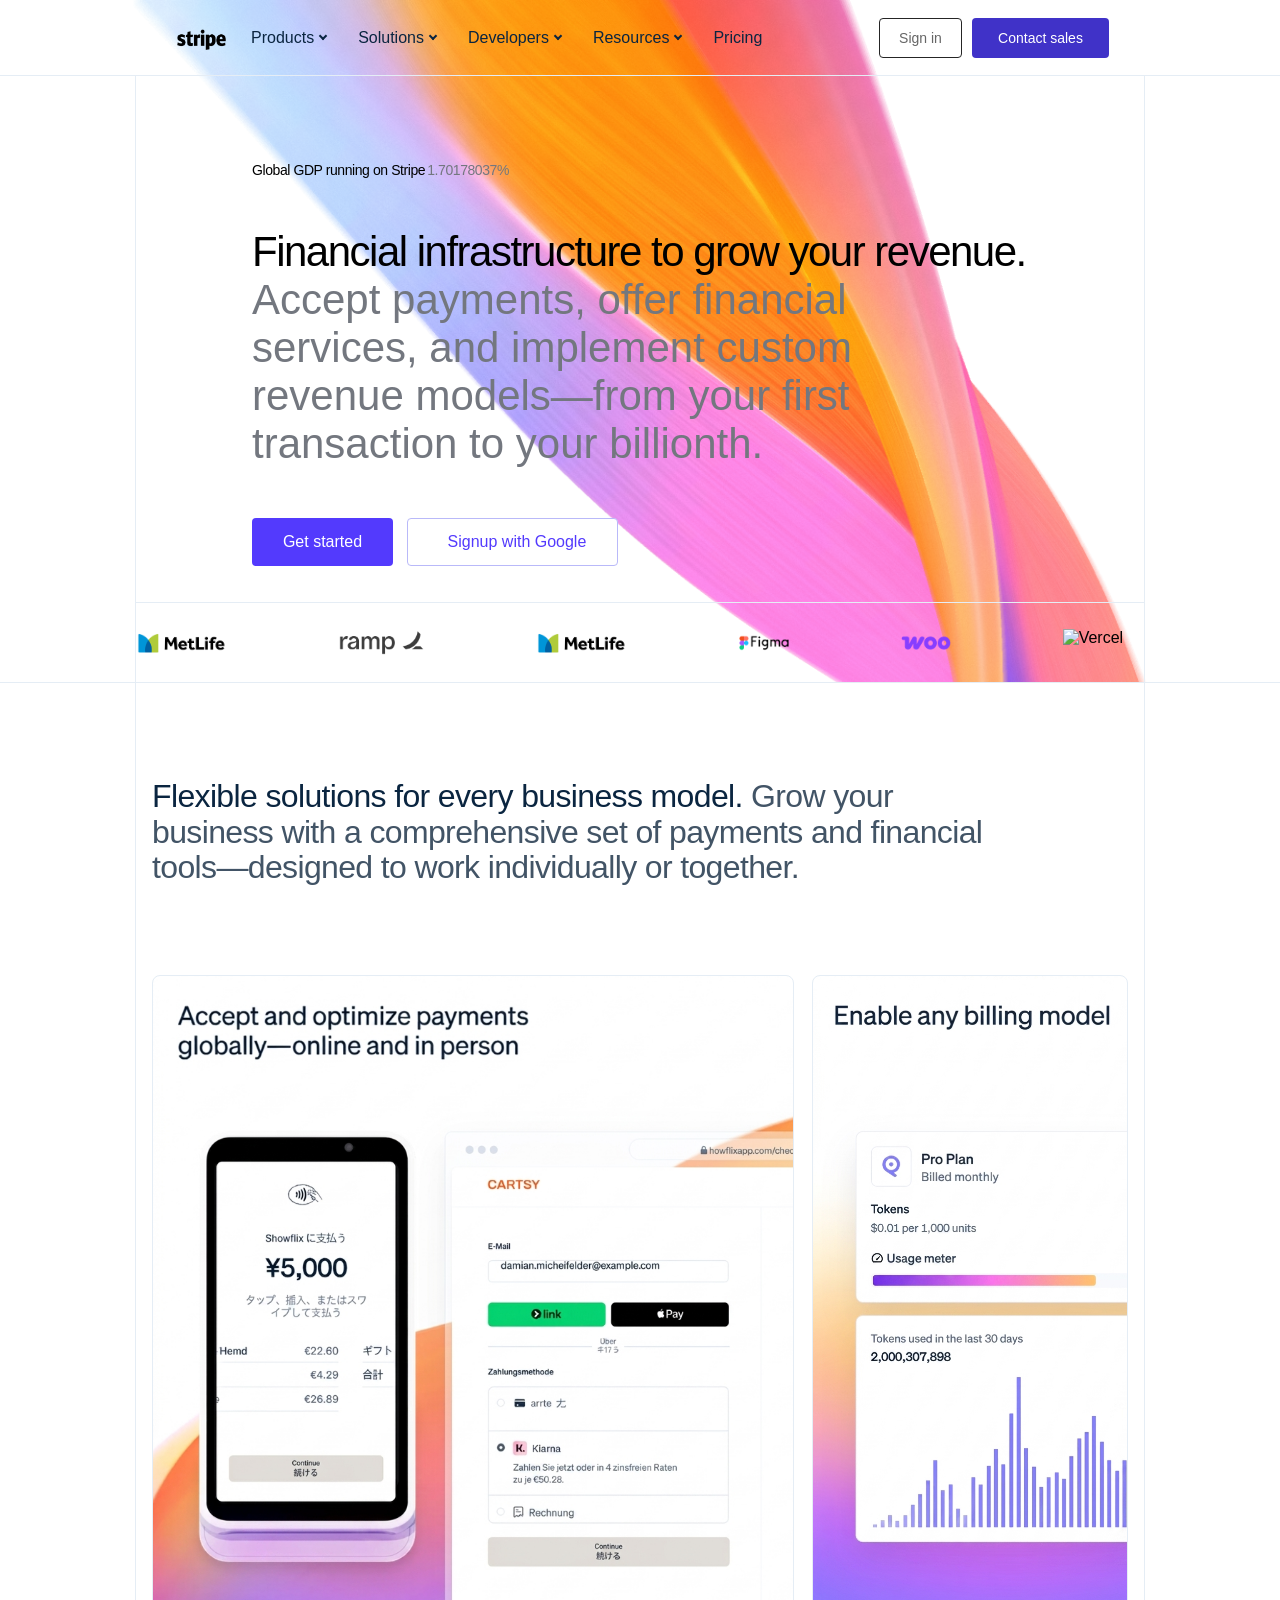
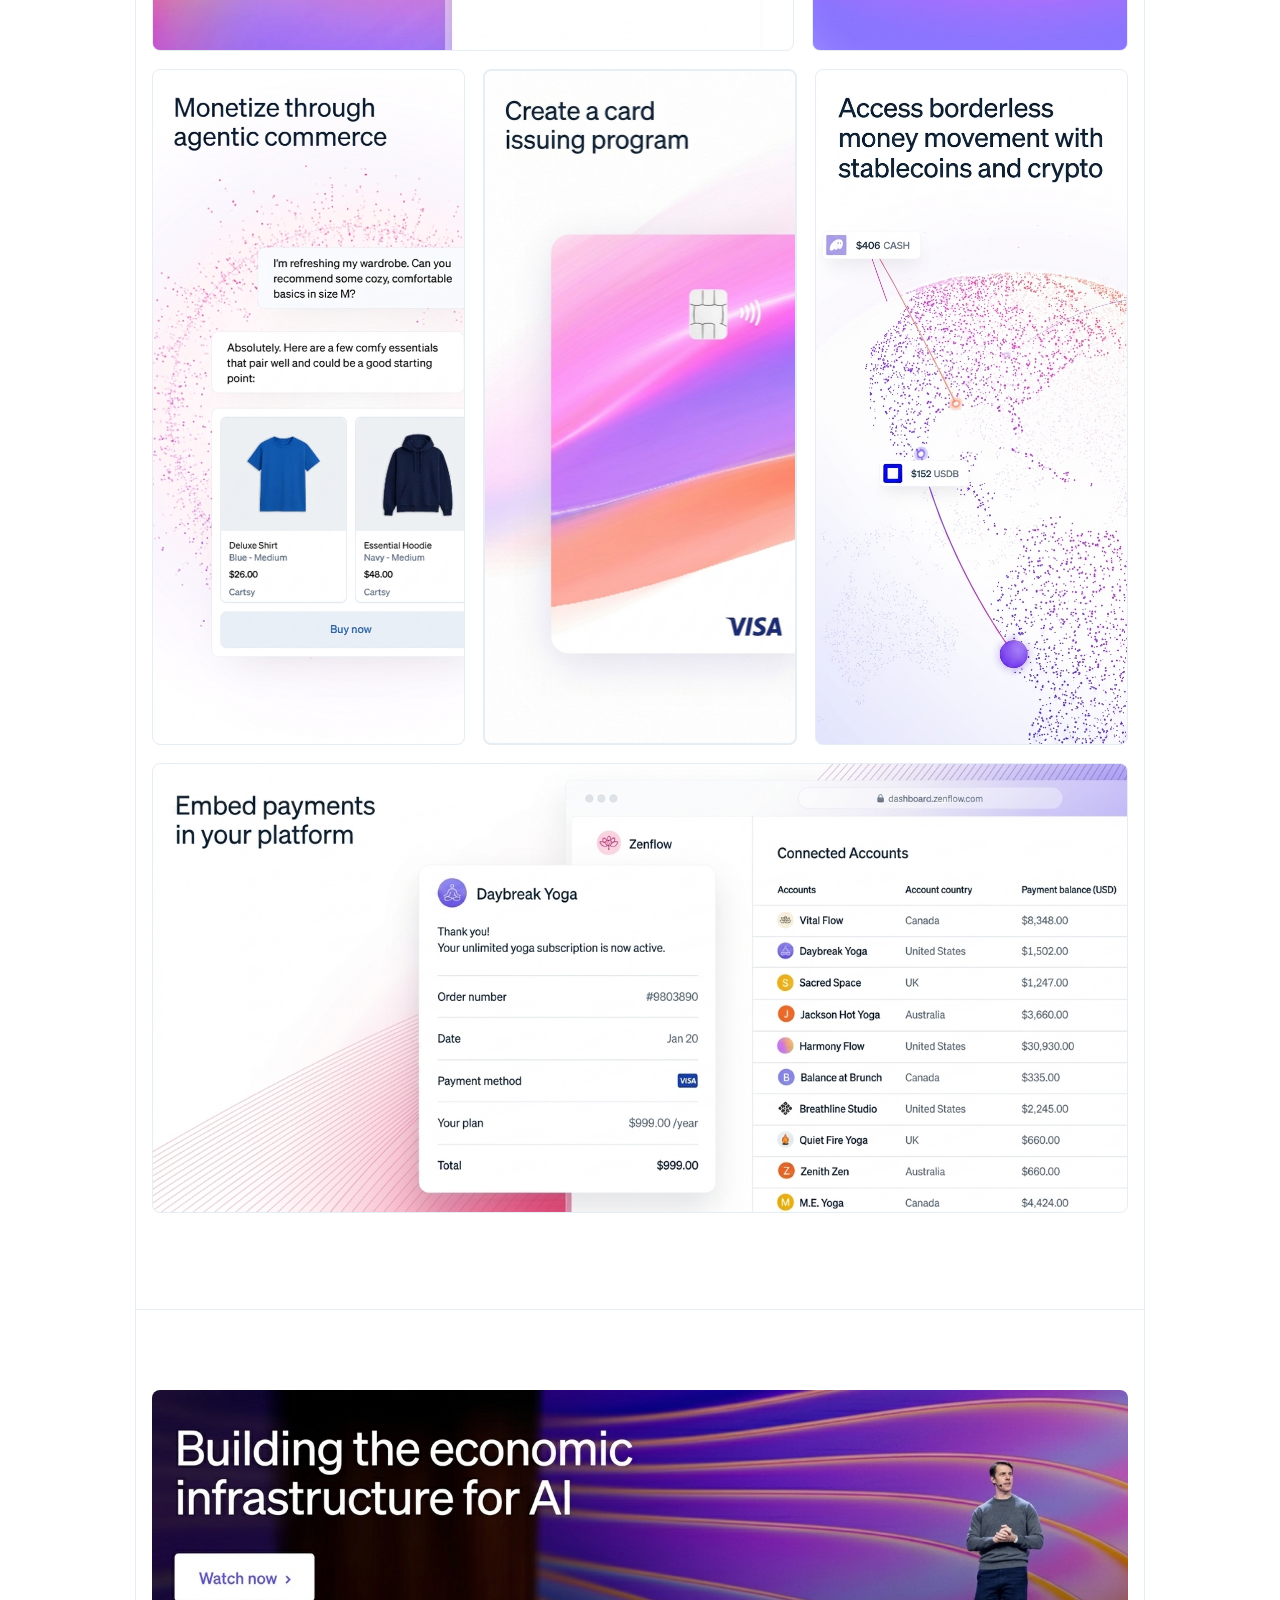
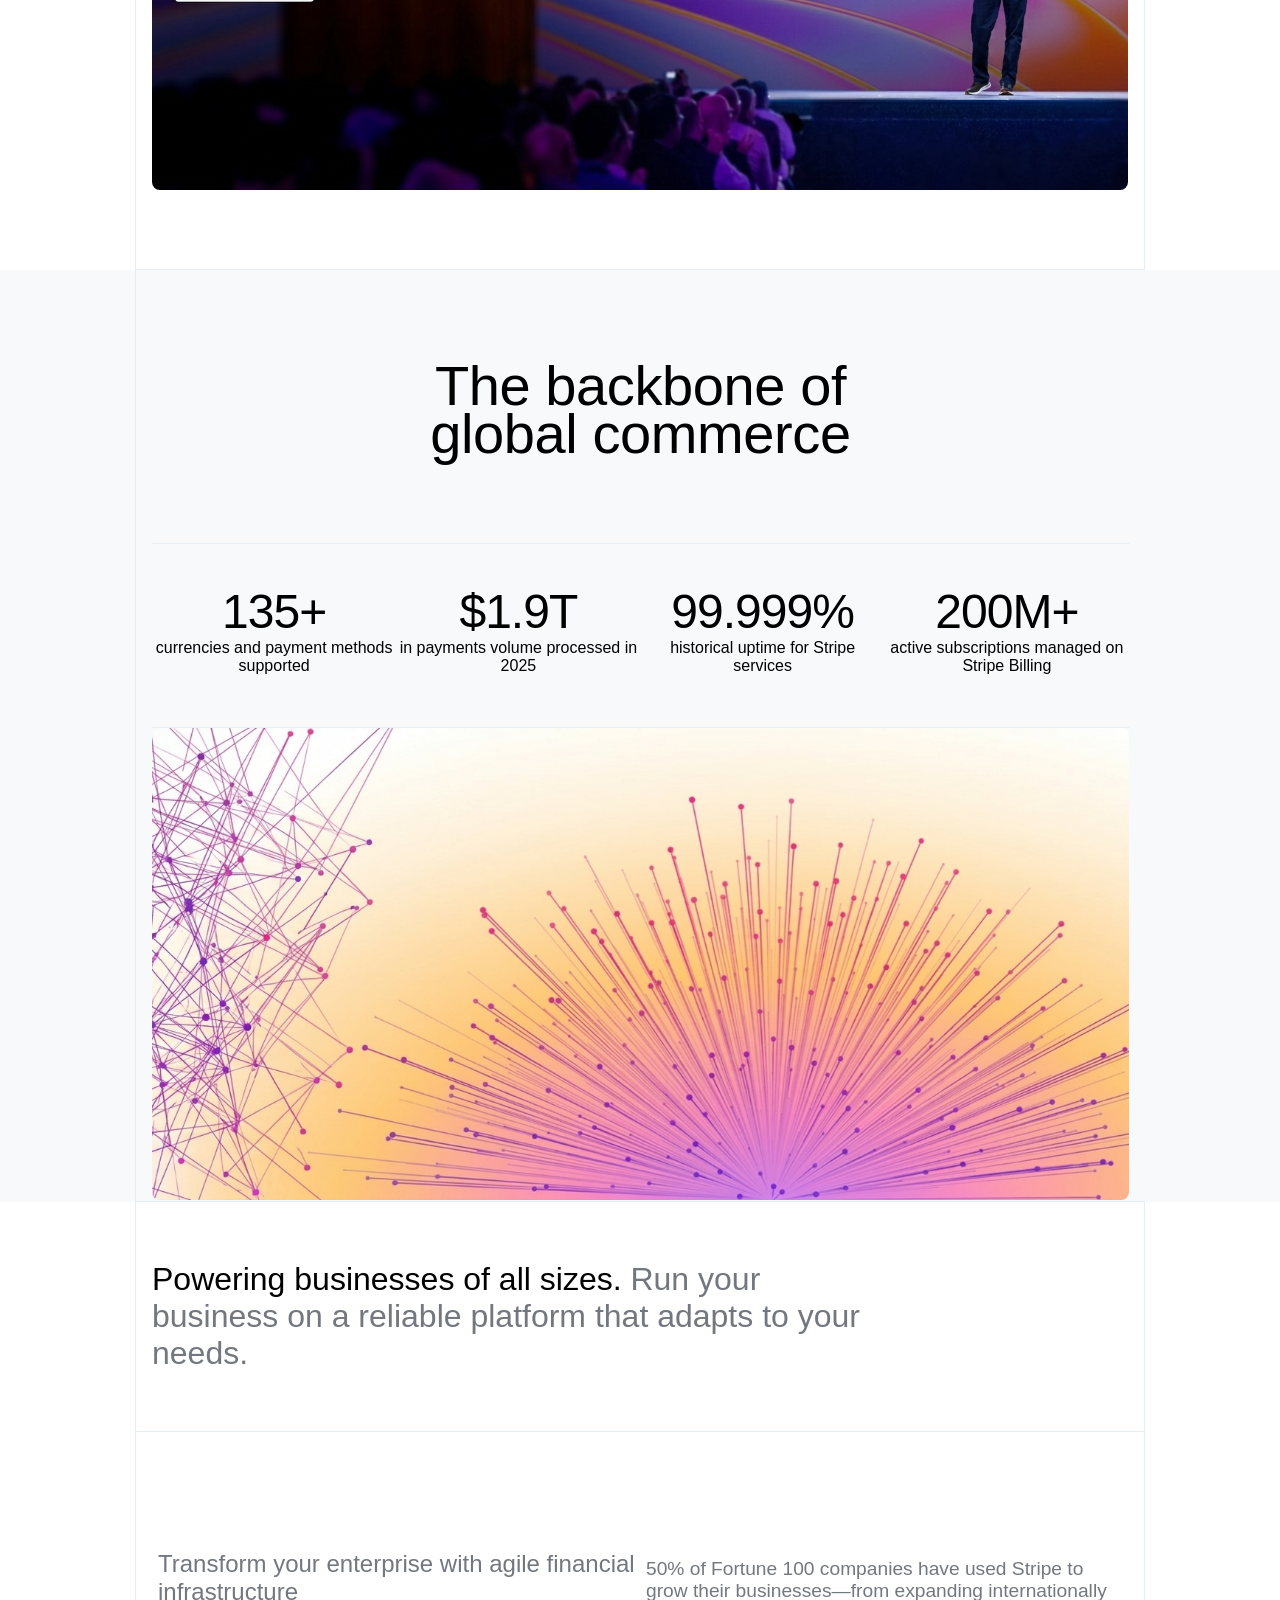
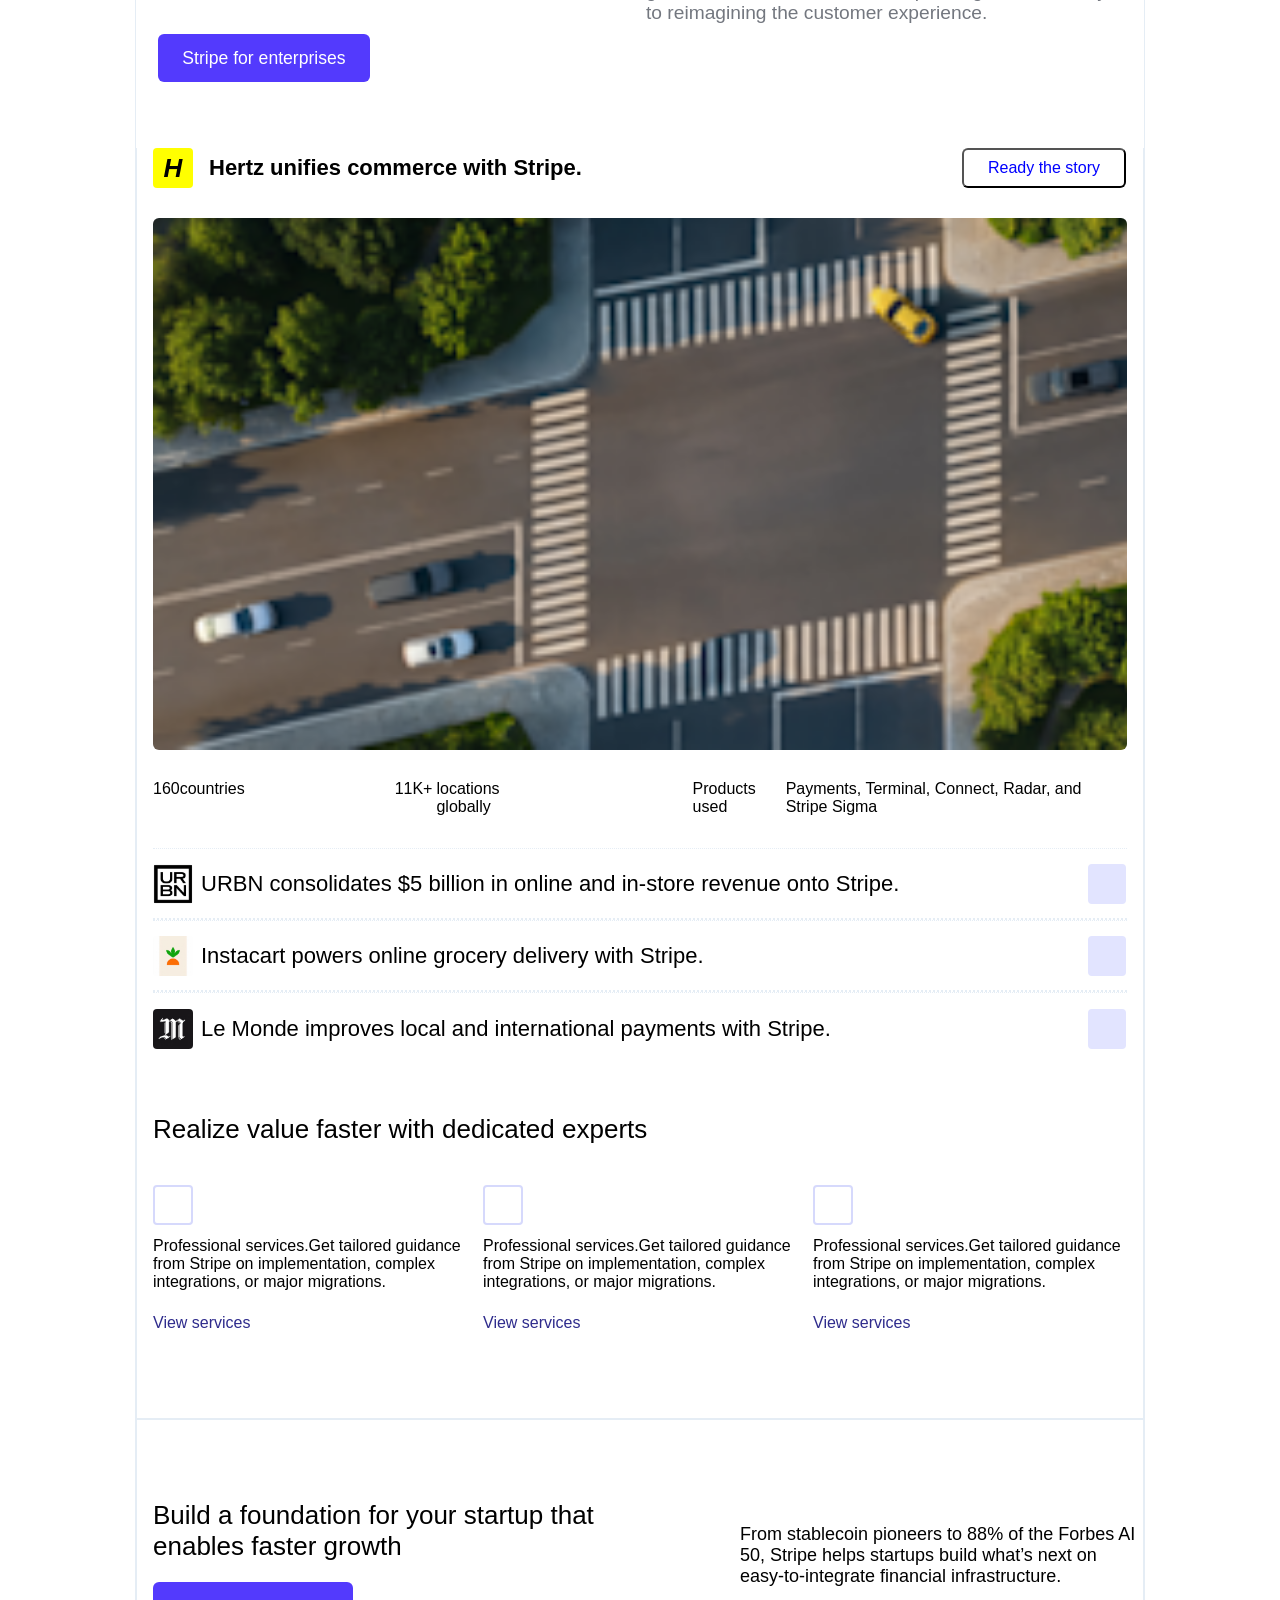
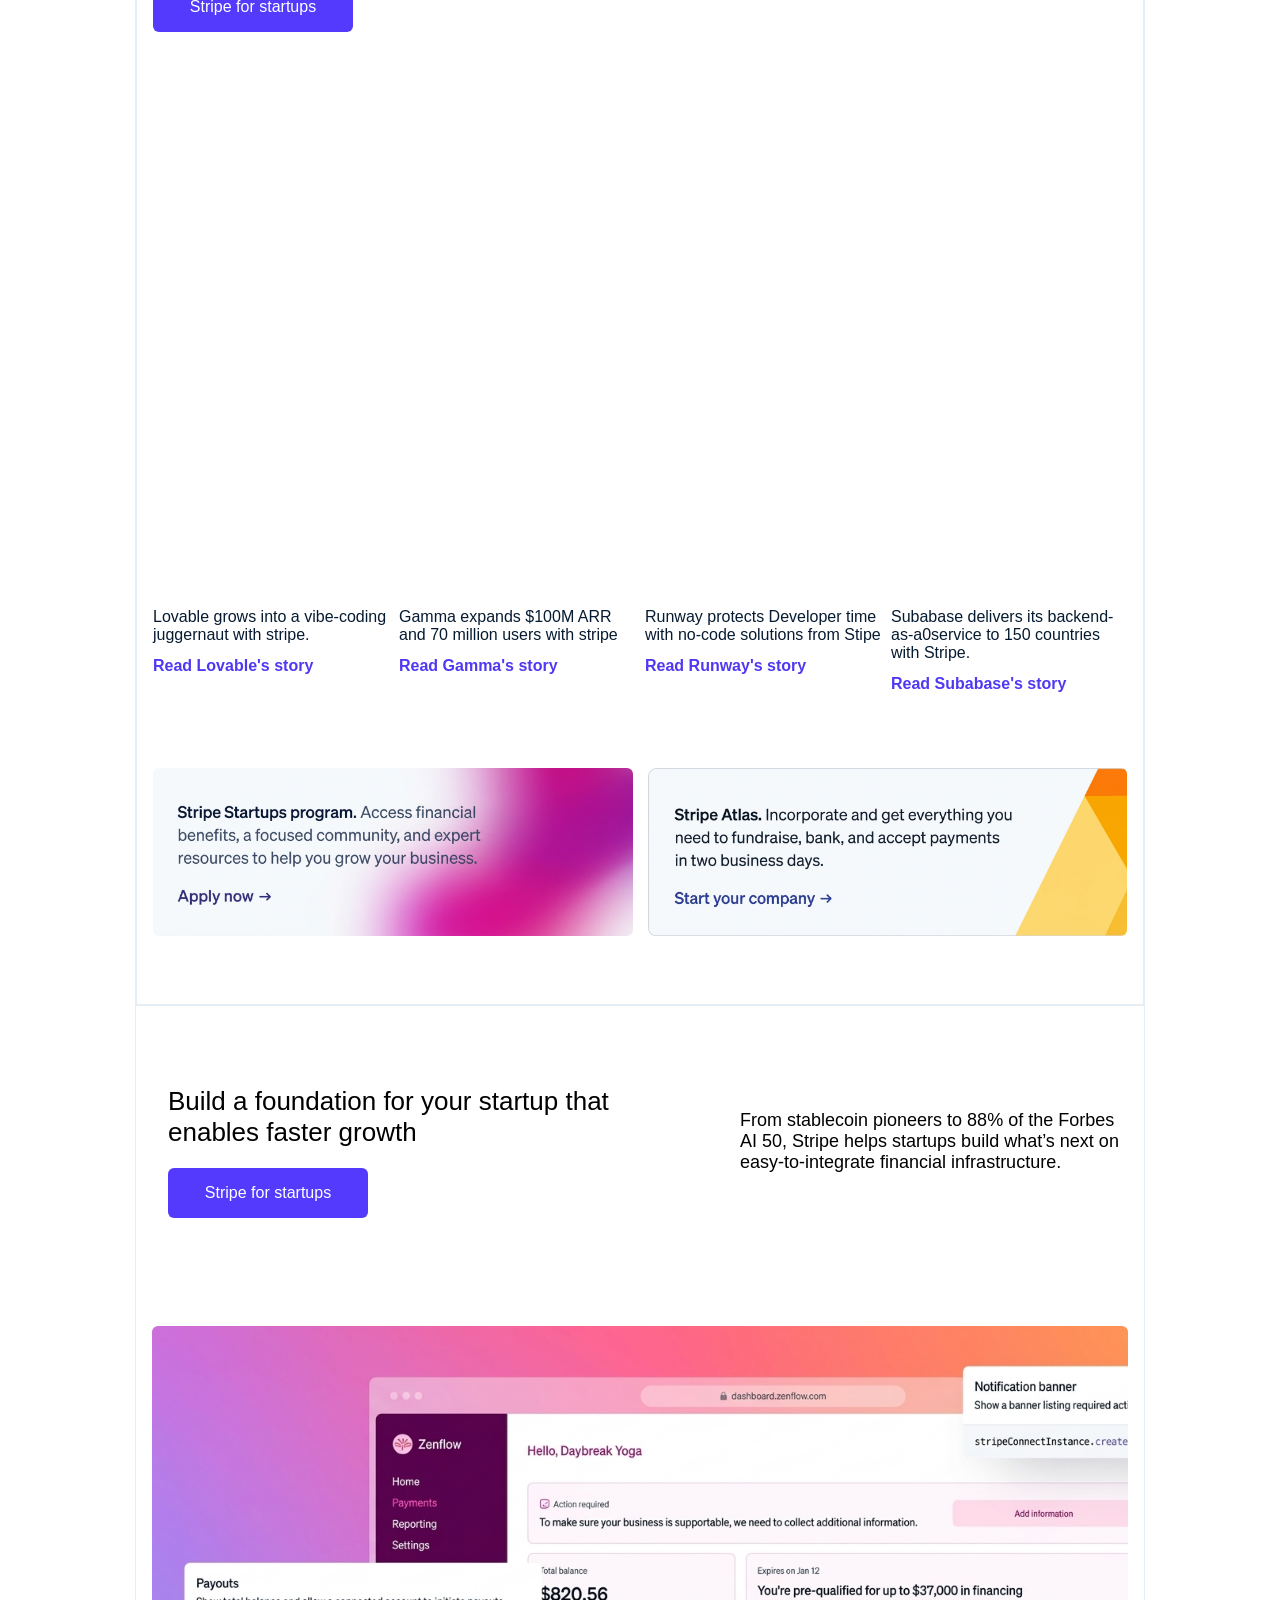
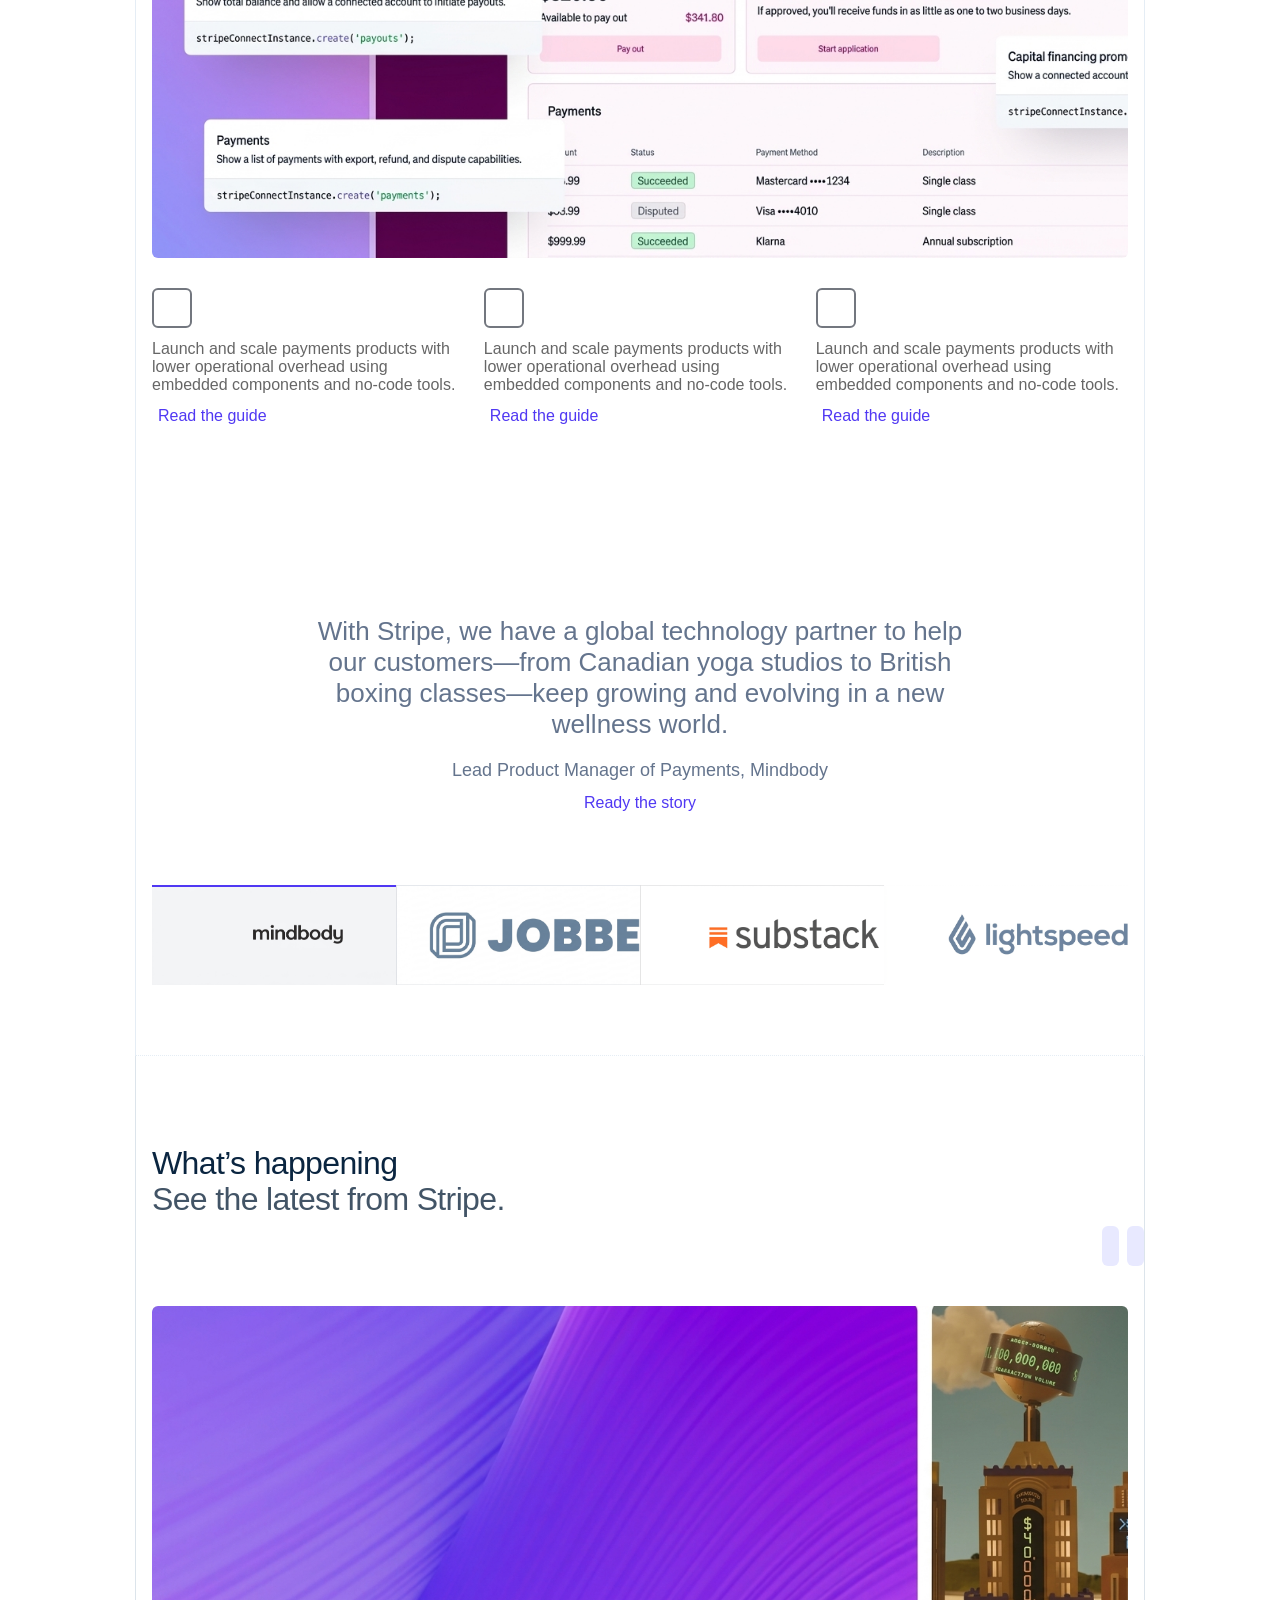
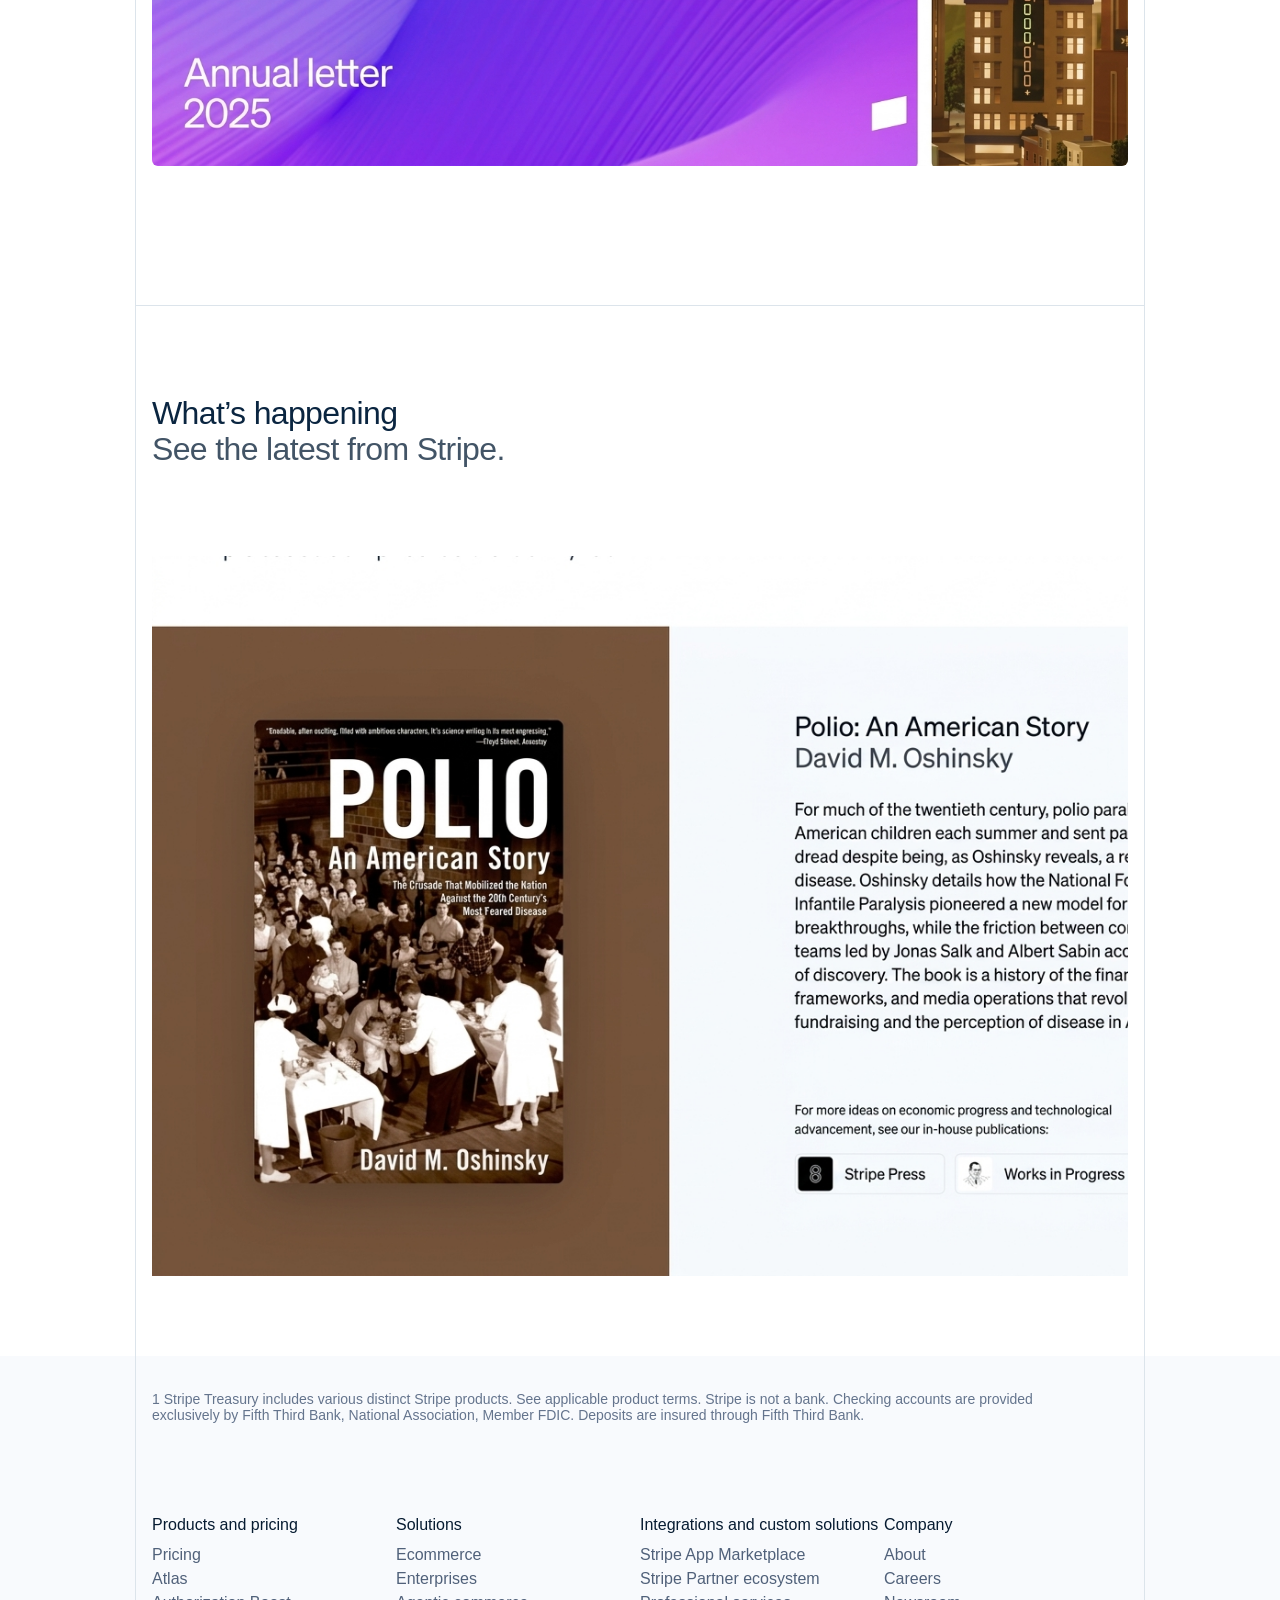
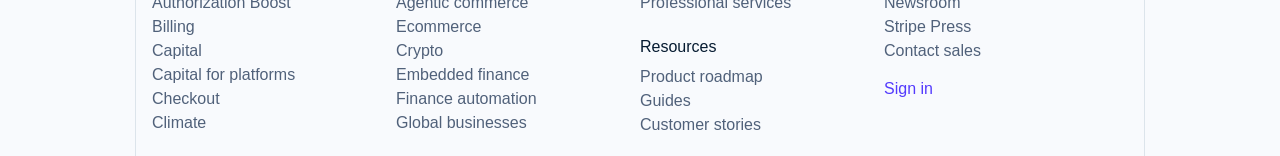
==== commit e79eef26: "fix responsive layout" ====
--- a/index.html
+++ b/index.html
@@ -13,10 +13,10 @@
     
     <header class="header">
        
-            <div class="nevbar">
-                <div id="nevbar">
-
-                    <div class="logo-layout"> 
+            <div class="navbar-wrapper">
+                <div id="navbar">
+
+                    <div class="logo-box"> 
                         <div class="logo"></div>
                     </div>
 
@@ -25,7 +25,7 @@
                     
                         <ul class="nav-links">
                         <li class="nav-item">
-                            <a href="#" class="nav-link">Products <span class="arrow"></span></a>
+                            <a class="nav-link" href="#">Products <span class="nav-arrow"></span></a>
                             <div class="dropdown">
                             <a href="#">Payments</a>
                             <a href="#">Billing</a>
@@ -34,7 +34,7 @@
                         </li>
 
                         <li class="nav-item">
-                            <a href="#" class="nav-link">Solutions <span class="arrow"></span></a>
+                            <a class="nav-link" href="#">Solutions <span class="nav-arrow"></span></a>
                             <div class="dropdown">
                             <a href="#">eCommerce</a>
                             <a href="#">SaaS</a>
@@ -43,7 +43,7 @@
                         </li>
 
                         <li class="nav-item">
-                            <a href="#" class="nav-link">Developers <span class="arrow"></span></a>
+                            <a class="nav-link" href="#">Developers <span class="nav-arrow"></span></a>
                             <div class="dropdown">
                             <a href="#">Documentation</a>
                             <a href="#">API Reference</a>
@@ -51,7 +51,7 @@
                         </li>
 
                         <li class="nav-item">
-                            <a href="#" class="nav-link">Resources <span class="arrow"></span></a>
+                            <a class="nav-link" href="#">Resources <span class="nav-arrow"></span></a>
                             <div class="dropdown">
                             <a href="#">Support</a>
                             <a href="#">Guides</a>
@@ -59,14 +59,14 @@
                         </li>
 
                         <li class="nav-item">
-                            <a href="#" class="nav-link">Pricing</a>
+                            <a class="nav-link" href="#">Pricing</a>
                         </li>
                         </ul>
 
 
                     <!-- ---------------Nev Cta button---------------- -->
-                    <button id="nev-button-1">Sign in</button>
-                    <button id="nev-button-2">Contact sales</button>
+                    <button id="sign-in-button">Sign in</button>
+                    <button id="contact-sales-button">Contact sales</button>
 
                 </div>
                 
@@ -81,18 +81,18 @@
     </header>
 
     <!-- -------------contant-hero------------------ -->
- <div class="contant-box-0">
-   <div class="contant-box-1">
-        <div id="hero-txt">Global GDP running on Stripe<span id="hero-txt-light">1.70178037%</span></div>
-        <div id="hero-txt2">Financial infrastructure to grow your revenue.</div>
-        <div id="hero-txt3">Accept payments, offer financial services, and implement custom revenue models—from your first transaction to your billionth.</div>
-        <button id="hero-button1">Get started</button>
-        <button id="hero-button2"><i class="fa-brands fa-google" style="height: 14px; width: 14px; margin-right: 8px;"></i>Signup with Google</button>
+ <div class="hero-wrapper">
+   <div class="hero-content">
+        <div id="hero-gdp-text">Global GDP running on Stripe<span id="hero-gdp-number">1.70178037%</span></div>
+        <div id="hero-title">Financial infrastructure to grow your revenue.</div>
+        <div id="hero-subtitle">Accept payments, offer financial services, and implement custom revenue models—from your first transaction to your billionth.</div>
+        <button id="get-started-button">Get started</button>
+        <button id="google-signup-button"><i class="fa-brands fa-google" style="height: 14px; width: 14px; margin-right: 8px;"></i>Signup with Google</button>
 
    </div>
  </div>
-   <div class="contant-box2">
-        <div id="contant-box2-inner">
+   <div class="logo-strip-wrapper">
+        <div id="logo-strip">
                         <!-- Inside your existing bottom section container -->
             <div class="logo-marquee">
             <div class="logo-track">
@@ -129,28 +129,28 @@
 
 <!-- ---------------------contant box 2---------------------- -->
 
-<div class="contant-box-2">
-    <div class="in-box-sec2">
-        <div id="header-sec2">
-            <h2 class="title-sec2" style="line-height: 35.5px;">
-                <span id="dark-test-sec2">Flexible solutions for every business model.</span>
-                <span id="light-test-sec2">Grow your business with a comprehensive set of payments and financial tools—designed to work individually or together.</span>
+<div class="solutions-wrapper">
+    <div class="solutions-content">
+        <div id="solutions-header">
+            <h2 class="section-title" style="line-height: 35.5px;">
+                <span class="title-dark-text">Flexible solutions for every business model.</span>
+                <span class="title-light-text">Grow your business with a comprehensive set of payments and financial tools—designed to work individually or together.</span>
             </h2>
         </div>
     
-    <div class="in-box-sec2-2">
-        <div class="card-1"></div>
-        <div class="card-2"></div>
-    </div>
-
-    <div class="in-box-sec2-3">
-        <div class="card-3"></div>
-        <div class="card-4"></div>
-        <div class="card-5"></div>
-    </div>
-
-    <div class="in-box-sec2-4">
-        <div class="card-6"></div>
+    <div class="cards-row-1">
+        <div class="payments-card"></div>
+        <div class="billing-card"></div>
+    </div>
+
+    <div class="cards-row-2">
+        <div class="agentic-card"></div>
+        <div class="issuing-card"></div>
+        <div class="stablecoin-card"></div>
+    </div>
+
+    <div class="cards-row-3">
+        <div class="embed-card"></div>
         
     </div>
 
@@ -159,40 +159,40 @@
 
 <!-- ------------------section 2---------------------- -->
 
-<div class="section-2-main">
-    <div class="section-2">
-        <div class="card-7-contant"></div>
+<div class="ai-banner-wrapper">
+    <div class="ai-banner-box">
+        <div class="ai-banner"></div>
     </div>
 </div>
 
 <!-- ----------------------------section 3------------------------------- -->
-<div class="section-3-main">
-    <div class="section-3">
-        <div class="text-stats-section">
-            <div class="text-heading">
-                <p id="text-heading-txt">The backbone of global commerce</p>
-            </div>
-            <div class="stats-section">
-                <div class="stats-container-1">
-                    <p id="stats-heading">135+</p>
-                    <p id="stats-text">currencies and payment methods supported</p>
+<div class="stats-wrapper">
+    <div class="stats-content">
+        <div class="stats-top">
+            <div class="stats-heading-box">
+                <p id="stats-heading-text">The backbone of global commerce</p>
+            </div>
+            <div class="stats-row">
+                <div class="stat-item">
+                    <p class="stat-number">135+</p>
+                    <p class="stat-label">currencies and payment methods supported</p>
                 </div>
-                <div class="stats-container-1">
-                    <p id="stats-heading">$1.9T</p>
-                    <p id="stats-text">in payments volume processed in 2025</p>
+                <div class="stat-item">
+                    <p class="stat-number">$1.9T</p>
+                    <p class="stat-label">in payments volume processed in 2025</p>
                 </div>
-                <div class="stats-container-1">
-                    <p id="stats-heading">99.999%</p>
-                    <p id="stats-text">historical uptime for Stripe services</p>
+                <div class="stat-item">
+                    <p class="stat-number">99.999%</p>
+                    <p class="stat-label">historical uptime for Stripe services</p>
                 </div>
-                <div class="stats-container-1">
-                    <p id="stats-heading">200M+</p>
-                    <p id="stats-text">active subscriptions managed on Stripe Billing</p>
+                <div class="stat-item">
+                    <p class="stat-number">200M+</p>
+                    <p class="stat-label">active subscriptions managed on Stripe Billing</p>
                 </div>
             </div>
             
         </div>
-        <div class="object-animation">
+        <div class="stats-image">
   
 </div>
 
@@ -203,11 +203,11 @@
 
 <!-- -------------------------sec tion 4------------------------------ -->
 
-<div class="section-4-heading">
-    <div class="section-4-heading-in">
-        <h2 class="section-4-heading-txt1">
+<div class="powering-wrapper">
+    <div class="powering-content">
+        <h2 class="powering-title">
             <span>Powering businesses of all sizes.</span>
-            <span class="section-4-heading-txt">Run your business on a reliable platform that adapts to your needs.</span>
+            <span class="powering-title-light">Run your business on a reliable platform that adapts to your needs.</span>
         </h2>
     </div>
 </div>
@@ -217,21 +217,21 @@
 
 <!-- ----------------------------------section 4 main------------------------- -->
 
-<div class="section-4-main">
-    <div class="section-4-in">
-        <div class="sec-4-box-1">
-            <div class="section4-2">
-                <div class="section4-2-1">
-                    <div id="section4-2-1-in">
-                        <p id="section4-2-1-in-txt">Transform your enterprise with agile financial infrastructure</p>
+<div class="enterprise-wrapper">
+    <div class="enterprise-content">
+        <div class="enterprise-box">
+            <div class="enterprise-row">
+                <div class="enterprise-left">
+                    <div id="enterprise-title-box">
+                        <p id="enterprise-title">Transform your enterprise with agile financial infrastructure</p>
                     </div>
-                    <div id="section4-2-2-in">
-                        <button id="section4-2-2-in-btn">Stripe for enterprises</button>
+                    <div id="enterprise-button-box">
+                        <button id="enterprise-button">Stripe for enterprises</button>
                     </div>
                 </div>
-            <div class="section4-2-2">
-                <div id="section4-2-2-3">
-                <p id="section4-2-2-txt">50% of Fortune 100 companies have used Stripe to grow their businesses—from expanding internationally to reimagining the customer experience.</p>
+            <div class="enterprise-right">
+                <div id="enterprise-text-box">
+                <p id="enterprise-text">50% of Fortune 100 companies have used Stripe to grow their businesses—from expanding internationally to reimagining the customer experience.</p>
            </div>
             </div>
             </div>
@@ -246,65 +246,65 @@
 
 <!-- ------------------------------- --------section-5-------------------------------------------- -->
 
-<div class="section-5">
-    <div class="section-5-in">
-        <div class="section-5-first-box">
-            <div id="sec-5-logo-box"><p id="sec-5-logo-box-txt">H</p></div>
-            <h3 id="sec-5-first-box-txt">Hertz unifies commerce with Stripe.</h3>
-            
-            <button id="sec-5-btn">Ready the story</button>
-        </div>
-        <div class="section-5-img"></div>
-
-        <div class="sec-5-in3"><p id="sec-5-in3-darktext">160</p><p>countries</p> <p id="sec-5-in3-lighttext">11K+</p><p>locations globally</p> <p id="sec-5-in3-lighttext">Products used</p><p>Payments, Terminal, Connect, Radar, and Stripe Sigma</p></div>
+<div class="hertz-wrapper">
+    <div class="hertz-content">
+        <div class="hertz-header">
+            <div id="hertz-logo"><p id="hertz-logo-text">H</p></div>
+            <h3 id="hertz-title">Hertz unifies commerce with Stripe.</h3>
+            
+            <button id="hertz-button">Ready the story</button>
+        </div>
+        <div class="hertz-image"></div>
+
+        <div class="hertz-stats"><p id="hertz-stat-dark">160</p><p>countries</p> <p class="hertz-stat-light">11K+</p><p>locations globally</p> <p class="hertz-stat-light">Products used</p><p>Payments, Terminal, Connect, Radar, and Stripe Sigma</p></div>
     </div>
 </div>
 
 <!-- ---------------------------------section-6----------------------------------------- -->
 
-<div class="section-6-main">
-    <div class="section-6-in">
-        <div class="contenar-1">
-            <div class="contaner-box"  style="background-image: url(/esset/log-1-section-6.jpg);"></div>
-            <h2 id="contenar-1-txt">URBN consolidates $5 billion in online and in-store revenue onto Stripe.</h2>
-            <div class="contaner-box-add"><i class="fa-solid fa-plus"></i></div>
-        </div>
-
-        <div class="contenar-1">
-            <div class="contaner-box" style="background-image: url(/esset/log-2-section-6.jpg);"></div>
-            <h2 id="contenar-1-txt">Instacart powers online grocery delivery with Stripe.</h2>
-            <div class="contaner-box-add"><i class="fa-solid fa-plus"></i></div>
-        </div>
-
-        <div class="contenar-1" style="border-bottom: none;">
-            <div class="contaner-box" style="background-image: url(/esset/log-3-section-6.jpg);"></div>
-            <h2 id="contenar-1-txt">Le Monde improves local and international payments with Stripe.</h2>
-            <div class="contaner-box-add"><i class="fa-solid fa-plus"></i></div>
+<div class="customers-wrapper">
+    <div class="customers-content">
+        <div class="customer-row">
+            <div class="customer-logo"  style="background-image: url(/esset/log-1-section-6.jpg);"></div>
+            <h2 class="customer-title">URBN consolidates $5 billion in online and in-store revenue onto Stripe.</h2>
+            <div class="customer-plus-button"><i class="fa-solid fa-plus"></i></div>
+        </div>
+
+        <div class="customer-row">
+            <div class="customer-logo" style="background-image: url(/esset/log-2-section-6.jpg);"></div>
+            <h2 class="customer-title">Instacart powers online grocery delivery with Stripe.</h2>
+            <div class="customer-plus-button"><i class="fa-solid fa-plus"></i></div>
+        </div>
+
+        <div class="customer-row" style="border-bottom: none;">
+            <div class="customer-logo" style="background-image: url(/esset/log-3-section-6.jpg);"></div>
+            <h2 class="customer-title">Le Monde improves local and international payments with Stripe.</h2>
+            <div class="customer-plus-button"><i class="fa-solid fa-plus"></i></div>
         </div>
         
         <!-- ----------------------------------------------------------------- -->
 
-        <h1 id="section-6-main-txt">Realize value faster with dedicated experts</h1>
-
-        <div class="contenar-2">
-            <div class="contenar-2-box1">
-                <div class="contenar-2-box1-logo"><i class="fa-solid fa-code-merge"></i></div>
-                <div class="contenar-2-box1-txt">Professional services.Get tailored guidance from Stripe on implementation, complex integrations, or major migrations.</div>
-                <div class="contenar-2-box1-btn"><p>View services<i class="fa-solid fa-angle-right"></i></p></div>
+        <h1 id="experts-heading">Realize value faster with dedicated experts</h1>
+
+        <div class="services-row">
+            <div class="service-card">
+                <div class="service-icon"><i class="fa-solid fa-code-merge"></i></div>
+                <div class="service-text">Professional services.Get tailored guidance from Stripe on implementation, complex integrations, or major migrations.</div>
+                <div class="service-link"><p>View services<i class="fa-solid fa-angle-right"></i></p></div>
                 
             </div>
 
-            <div class="contenar-2-box1">
-                <div class="contenar-2-box1-logo"><i class="fa-solid fa-user-group"></i></div>
-                <div class="contenar-2-box1-txt">Professional services.Get tailored guidance from Stripe on implementation, complex integrations, or major migrations.</div>
-                <div class="contenar-2-box1-btn"><p>View services<i class="fa-solid fa-angle-right"></i></p></div>
+            <div class="service-card">
+                <div class="service-icon"><i class="fa-solid fa-user-group"></i></div>
+                <div class="service-text">Professional services.Get tailored guidance from Stripe on implementation, complex integrations, or major migrations.</div>
+                <div class="service-link"><p>View services<i class="fa-solid fa-angle-right"></i></p></div>
                 
             </div>
 
-            <div class="contenar-2-box1">
-                <div class="contenar-2-box1-logo"><i class="fa-regular fa-circle-question"></i></div>
-                <div class="contenar-2-box1-txt">Professional services.Get tailored guidance from Stripe on implementation, complex integrations, or major migrations.</div>
-                <div class="contenar-2-box1-btn"><p>View services<i class="fa-solid fa-angle-right"></i></p></div>
+            <div class="service-card">
+                <div class="service-icon"><i class="fa-regular fa-circle-question"></i></div>
+                <div class="service-text">Professional services.Get tailored guidance from Stripe on implementation, complex integrations, or major migrations.</div>
+                <div class="service-link"><p>View services<i class="fa-solid fa-angle-right"></i></p></div>
                 
             </div>
 
@@ -319,96 +319,96 @@
 <!-- ---------------------------------------section-8----------------------------------------------- -->
 
 
-<div class="section-8">
-    <div class="section-8-in">
-        <div class="section8-box1">
-           <div class="section8-box1-in1">
-            <h1 id="section8-box1-in1-txt">Build a foundation for your startup that enables faster growth</h1>
-            <button id="section8-box1-in1-btn">Stripe for startups<i class="fa-solid fa-angle-right"></i></button>
+<div class="startups-wrapper">
+    <div class="startups-content">
+        <div class="section-header">
+           <div class="section-header-left">
+            <h1 class="header-title">Build a foundation for your startup that enables faster growth</h1>
+            <button class="header-button">Stripe for startups<i class="fa-solid fa-angle-right"></i></button>
            </div>
-           <div class="section8-box1-in2">
-            <p  id="section8-box1-in2-txt">From stablecoin pioneers to 88% of the Forbes AI 50, Stripe helps startups build what’s next on easy-to-integrate financial infrastructure.</p>
+           <div class="section-header-right">
+            <p class="header-text" >From stablecoin pioneers to 88% of the Forbes AI 50, Stripe helps startups build what’s next on easy-to-integrate financial infrastructure.</p>
            </div>
 
          </div>
                  <!-- ---------------------- -->
 
 
-    <div class="section8-conteainer-2">
-        <div class="section8-conteainer-2-card" style="margin-left: 0px; background-image: url(https://images.stripeassets.com/fzn2n1nzq965/1CBkJePR5Cwf2QNIVCia1I/c0a702cec7a3814c69f21f86b89ed718/lovable.png?w=432&q=90);"></div>
-        <div class="section8-conteainer-2-card" style="background-image: url(https://images.stripeassets.com/fzn2n1nzq965/2QjRFO1cRvocACDtyA7g9e/44245671788d6e086ab7d82b37937450/Gamma.png?w=432&q=90);"></div>
-        <div class="section8-conteainer-2-card" style="background-image: url(https://images.stripeassets.com/fzn2n1nzq965/6fpvaTP1TZWXKWVMewABjV/4412b9ca2940d89d3834ac65c1fc329d/Runway.png?w=432&q=90);"></div>
-        <div class="section8-conteainer-2-card" style="background-image: url(https://images.stripeassets.com/fzn2n1nzq965/7fM8bvEbivprOMM1zyow9N/3cad3cc826f96e4038b4ea88d81ebe3b/Supabase.png?w=432&q=90);"></div>
-        
-    </div>
-
-    <div class="section8-conteainer-3">
-        <div class="section8-conteainer-3-box-1" style="margin-left: 0px;">
-            <p id="section8-conteainer-3-box-1-txt">Lovable grows into a vibe-coding juggernaut with stripe.</p>
-            <div class="section8-conteainer-3-box-1-btn"><p>Read Lovable's story<i class="fa-solid fa-angle-right"></i></p></div>
-        </div>
-
-        <div class="section8-conteainer-3-box-1">
-            <p id="section8-conteainer-3-box-1-txt">Gamma expands $100M ARR and 70 million users with stripe</p>
-            <div class="section8-conteainer-3-box-1-btn"><p>Read Gamma's story<i class="fa-solid fa-angle-right"></i></p></div>
-        </div>
-
-
-        <div class="section8-conteainer-3-box-1">
-            <p id="section8-conteainer-3-box-1-txt">Runway protects Developer time with no-code solutions from Stipe</p>
-            <div class="section8-conteainer-3-box-1-btn"><p>Read Runway's story<i class="fa-solid fa-angle-right"></i></p></div>
-        </div>
-
-
-        <div class="section8-conteainer-3-box-1">
-            <p id="section8-conteainer-3-box-1-txt">Subabase delivers its backend-as-a0service to 150 countries with Stripe.</p>
-            <div class="section8-conteainer-3-box-1-btn"><p>Read Subabase's story<i class="fa-solid fa-angle-right"></i></p></div>
-        </div>
-
-
-        
-
-
-    </div>
-    <div class="section8-conteainer-4">
-        <div class="section8-conteainer-4-box1" style="background-image: url(/esset/section8-container4-box1.jpg);"></div>
-        <div class="section8-conteainer-4-box1" style="background-image: url(/esset/section8-container4-box2.jpg); margin-left: 15px;"></div>
+    <div class="startup-images-row">
+        <div class="startup-image" style="margin-left: 0px; background-image: url(https://images.stripeassets.com/fzn2n1nzq965/1CBkJePR5Cwf2QNIVCia1I/c0a702cec7a3814c69f21f86b89ed718/lovable.png?w=432&q=90);"></div>
+        <div class="startup-image" style="background-image: url(https://images.stripeassets.com/fzn2n1nzq965/2QjRFO1cRvocACDtyA7g9e/44245671788d6e086ab7d82b37937450/Gamma.png?w=432&q=90);"></div>
+        <div class="startup-image" style="background-image: url(https://images.stripeassets.com/fzn2n1nzq965/6fpvaTP1TZWXKWVMewABjV/4412b9ca2940d89d3834ac65c1fc329d/Runway.png?w=432&q=90);"></div>
+        <div class="startup-image" style="background-image: url(https://images.stripeassets.com/fzn2n1nzq965/7fM8bvEbivprOMM1zyow9N/3cad3cc826f96e4038b4ea88d81ebe3b/Supabase.png?w=432&q=90);"></div>
+        
+    </div>
+
+    <div class="startup-stories-row">
+        <div class="startup-story" style="margin-left: 0px;">
+            <p class="startup-story-text">Lovable grows into a vibe-coding juggernaut with stripe.</p>
+            <div class="startup-story-link"><p>Read Lovable's story<i class="fa-solid fa-angle-right"></i></p></div>
+        </div>
+
+        <div class="startup-story">
+            <p class="startup-story-text">Gamma expands $100M ARR and 70 million users with stripe</p>
+            <div class="startup-story-link"><p>Read Gamma's story<i class="fa-solid fa-angle-right"></i></p></div>
+        </div>
+
+
+        <div class="startup-story">
+            <p class="startup-story-text">Runway protects Developer time with no-code solutions from Stipe</p>
+            <div class="startup-story-link"><p>Read Runway's story<i class="fa-solid fa-angle-right"></i></p></div>
+        </div>
+
+
+        <div class="startup-story">
+            <p class="startup-story-text">Subabase delivers its backend-as-a0service to 150 countries with Stripe.</p>
+            <div class="startup-story-link"><p>Read Subabase's story<i class="fa-solid fa-angle-right"></i></p></div>
+        </div>
+
+
+        
+
+
+    </div>
+    <div class="startup-banners-row">
+        <div class="startup-banner" style="background-image: url(/esset/section8-container4-box1.jpg);"></div>
+        <div class="startup-banner" style="background-image: url(/esset/section8-container4-box2.jpg); margin-left: 15px;"></div>
     </div>
 </div>
 </div>
 <!-- ----------------------------------------section-9------------------------------------------------------ -->
- <div class="section-9">
-    <div class="section-9-in">
-        <div class="section8-box1">
-           <div class="section8-box1-in1">
-            <h1 id="section8-box1-in1-txt">Build a foundation for your startup that enables faster growth</h1>
-            <button id="section8-box1-in1-btn">Stripe for startups<i class="fa-solid fa-angle-right"></i></button>
+ <div class="platforms-wrapper">
+    <div class="platforms-content">
+        <div class="section-header">
+           <div class="section-header-left">
+            <h1 class="header-title">Build a foundation for your startup that enables faster growth</h1>
+            <button class="header-button">Stripe for startups<i class="fa-solid fa-angle-right"></i></button>
            </div>
-           <div class="section8-box1-in2">
-            <p  id="section8-box1-in2-txt">From stablecoin pioneers to 88% of the Forbes AI 50, Stripe helps startups build what’s next on easy-to-integrate financial infrastructure.</p>
+           <div class="section-header-right">
+            <p class="header-text" >From stablecoin pioneers to 88% of the Forbes AI 50, Stripe helps startups build what’s next on easy-to-integrate financial infrastructure.</p>
            </div>
          </div>
            
-         <div class="section-9-image"></div>
-
-         <div class="section-9-container-1">
-            <div class="section-9-container-1-sec-4-box-1">
-                <div class="section-9-container-1-logobox"><i class="fa-solid fa-arrow-trend-up"></i></div>
-
-                <p class="section-9-container-1-lightparagraph">Launch and scale payments products with lower operational overhead using embedded components and no-code tools.</p>
-                <button class="section-9-container-1-button">Read the guide<i class="fa-solid fa-angle-right"></i></button>
-            </div>
-            <div class="section-9-container-1-sec-4-box-1">
-                 <div class="section-9-container-1-logobox"><i class="fa-solid fa-arrow-trend-up"></i></div>
-
-                <p class="section-9-container-1-lightparagraph">Launch and scale payments products with lower operational overhead using embedded components and no-code tools.</p>
-                <button class="section-9-container-1-button">Read the guide<i class="fa-solid fa-angle-right"></i></button>
-            </div>
-            <div class="section-9-container-1-sec-4-box-1">
-                 <div class="section-9-container-1-logobox"><i class="fa-solid fa-shield"></i></div>
-
-                <p class="section-9-container-1-lightparagraph">Launch and scale payments products with lower operational overhead using embedded components and no-code tools.</p>
-                <button class="section-9-container-1-button">Read the guide<i class="fa-solid fa-angle-right"></i></button>
+         <div class="platforms-image"></div>
+
+         <div class="guides-row">
+            <div class="guide-card">
+                <div class="guide-icon"><i class="fa-solid fa-arrow-trend-up"></i></div>
+
+                <p class="guide-text">Launch and scale payments products with lower operational overhead using embedded components and no-code tools.</p>
+                <button class="guide-button">Read the guide<i class="fa-solid fa-angle-right"></i></button>
+            </div>
+            <div class="guide-card">
+                 <div class="guide-icon"><i class="fa-solid fa-arrow-trend-up"></i></div>
+
+                <p class="guide-text">Launch and scale payments products with lower operational overhead using embedded components and no-code tools.</p>
+                <button class="guide-button">Read the guide<i class="fa-solid fa-angle-right"></i></button>
+            </div>
+            <div class="guide-card">
+                 <div class="guide-icon"><i class="fa-solid fa-shield"></i></div>
+
+                <p class="guide-text">Launch and scale payments products with lower operational overhead using embedded components and no-code tools.</p>
+                <button class="guide-button">Read the guide<i class="fa-solid fa-angle-right"></i></button>
             </div>
          </div>
 
@@ -417,42 +417,42 @@
 
 
 
-         <div class="section9-container1">
-           <div class="outersheel"> <div class="section9-container1-logo"></div></div>
-           <div class="outersheel"> 
-            <h1 class="section9-container1-text">With Stripe, we have a global technology partner to help our customers—from Canadian yoga studios to British boxing classes—keep growing and evolving in a new wellness world.</h1>
-            </div>
-            <div class="outersheel"> 
-                <p class="section9-container1-smaltext">Lead Product Manager of Payments, Mindbody</p>
-            </div>
-            <div class="outersheel"> 
-                <button class="section-9-container-1-button" >Ready the story<i class="fa-solid fa-angle-right"></i></button>
-            </div>
-        </div>
-
-    <div class="section9-continer3">
-        <div class="section9-continer3-box1" style="background-image: url(/esset/section9-con3-mindbody.jpg); border-top: 2px solid #5038F3;"></div>
-        <div class="section9-continer3-box1" style="background-image: url(/esset/section9-con3-jobber.jpg);"></div>
-        <div class="section9-continer3-box1" style="background-image: url(/esset/section9-con3-substack.jpg);"></div>
-        <div class="section9-continer3-box1" style="background-image: url(/esset/section9-con3-lightspeed.jpg);"></div>
+         <div class="quote-box">
+           <div class="quote-part"> <div class="quote-logo"></div></div>
+           <div class="quote-part"> 
+            <h1 class="quote-text">With Stripe, we have a global technology partner to help our customers—from Canadian yoga studios to British boxing classes—keep growing and evolving in a new wellness world.</h1>
+            </div>
+            <div class="quote-part"> 
+                <p class="quote-author">Lead Product Manager of Payments, Mindbody</p>
+            </div>
+            <div class="quote-part"> 
+                <button class="guide-button" >Ready the story<i class="fa-solid fa-angle-right"></i></button>
+            </div>
+        </div>
+
+    <div class="partner-logos-row">
+        <div class="partner-logo" style="background-image: url(/esset/section9-con3-mindbody.jpg); border-top: 2px solid #5038F3;"></div>
+        <div class="partner-logo" style="background-image: url(/esset/section9-con3-jobber.jpg);"></div>
+        <div class="partner-logo" style="background-image: url(/esset/section9-con3-substack.jpg);"></div>
+        <div class="partner-logo" style="background-image: url(/esset/section9-con3-lightspeed.jpg);"></div>
     </div>
 
     </div>
  </div>
 
- <div class="section10">
-    <div class="section-10-in">
-        <div class="section10-container1">
-            <div class="section10-container1-box1">
-            <div class="section10-container1-box1-1">
-                <h2 class="title-sec2">
-                <span id="dark-test-sec2">What’s happening</span><br>
-                <span id="light-test-sec2">See the latest from Stripe.</span>
+ <div class="news-wrapper">
+    <div class="news-content">
+        <div class="news-top">
+            <div class="news-header">
+            <div class="news-header-left">
+                <h2 class="section-title">
+                <span class="title-dark-text">What’s happening</span><br>
+                <span class="title-light-text">See the latest from Stripe.</span>
             </h2>
             </div>
-            <div class="section10-container1-box1-2">
-                <button class="section10-container1-box2-button" style="margin-right: 8px;"><i class="fa-solid fa-angle-left"></i></button>
-                <button class="section10-container1-box2-button" ><i class="fa-solid fa-angle-right"></i></button>
+            <div class="news-header-right">
+                <button class="news-arrow-button" style="margin-right: 8px;"><i class="fa-solid fa-angle-left"></i></button>
+                <button class="news-arrow-button" ><i class="fa-solid fa-angle-right"></i></button>
             </div>
             
 
@@ -461,19 +461,19 @@
         </div>
        
     </div>
-    <div class="section-10-image"></div>
+    <div class="news-image"></div>
  </div>
 </div>
 
  <!-- ----------------------------------section-11-------------------------- -->
 
- <div class="section-11">
-    <div class="section-11-in">
-        <div class="section10-container1-box1">
-            <div class="section10-container1-box1-1">
-                <h2 class="title-sec2">
-                <span id="dark-test-sec2">What’s happening</span><br>
-                <span id="light-test-sec2">See the latest from Stripe.</span>
+ <div class="press-wrapper">
+    <div class="press-content">
+        <div class="news-header">
+            <div class="news-header-left">
+                <h2 class="section-title">
+                <span class="title-dark-text">What’s happening</span><br>
+                <span class="title-light-text">See the latest from Stripe.</span>
             </h2>
             </div>
 
@@ -481,63 +481,63 @@
         
 
     </div>
-    <div class="section-11-image"></div>
+    <div class="press-image"></div>
  </div>
 </div>
 
 <!-- -------------------section-12---------------------------- -->
 
 
-<div class="section-12">
-    <div class="section12-in">
-        <div class="section-12-sec1">
-            <div class="section12-box1">1 Stripe Treasury includes various distinct Stripe products. See applicable product terms. Stripe is not a bank. Checking accounts are provided <br>exclusively by Fifth Third Bank, National Association, Member FDIC. Deposits are insured through Fifth Third Bank.</div>
-        </div>
-        
-        <div class="section-12-sec2">
-        <div class="section12-1">
-            <div class="section12-1-2" >Products and pricing</div>
-            <div class="section12-1-1">Pricing</div>
-            <div class="section12-1-1">Atlas</div>
-            <div class="section12-1-1">Authorization Boost</div>
-            <div class="section12-1-1">Billing</div>
-            <div class="section12-1-1">Capital</div>
-            <div class="section12-1-1">Capital for platforms</div>
-            <div class="section12-1-1">Checkout</div>
-            <div class="section12-1-1">Climate</div>
-        </div>
-        <div class="section12-2">
-            <div class="section12-1-2">Solutions</div>
-            <div class="section12-1-1">Ecommerce</div>
-            <div class="section12-1-1">Enterprises</div>
-            <div class="section12-1-1">Agentic commerce</div>
-            <div class="section12-1-1">Ecommerce</div>
-            <div class="section12-1-1">Crypto</div>
-            <div class="section12-1-1">Embedded finance</div>
-            <div class="section12-1-1">Finance automation</div>
-            <div class="section12-1-1">Global businesses</div>
-        </div>
-        <div class="section12-3">
-            <div class="section12-1-2">Integrations and custom solutions</div>
-            <div class="section12-1-1">Stripe App Marketplace</div>
-            <div class="section12-1-1">Stripe Partner ecosystem</div>
-            <div class="section12-1-1">Professional services</div>
+<div class="footer-wrapper">
+    <div class="footer-content">
+        <div class="footer-note-box">
+            <div class="footer-note">1 Stripe Treasury includes various distinct Stripe products. See applicable product terms. Stripe is not a bank. Checking accounts are provided <br>exclusively by Fifth Third Bank, National Association, Member FDIC. Deposits are insured through Fifth Third Bank.</div>
+        </div>
+        
+        <div class="footer-columns">
+        <div class="footer-products">
+            <div class="footer-column-title" >Products and pricing</div>
+            <div class="footer-link">Pricing</div>
+            <div class="footer-link">Atlas</div>
+            <div class="footer-link">Authorization Boost</div>
+            <div class="footer-link">Billing</div>
+            <div class="footer-link">Capital</div>
+            <div class="footer-link">Capital for platforms</div>
+            <div class="footer-link">Checkout</div>
+            <div class="footer-link">Climate</div>
+        </div>
+        <div class="footer-solutions">
+            <div class="footer-column-title">Solutions</div>
+            <div class="footer-link">Ecommerce</div>
+            <div class="footer-link">Enterprises</div>
+            <div class="footer-link">Agentic commerce</div>
+            <div class="footer-link">Ecommerce</div>
+            <div class="footer-link">Crypto</div>
+            <div class="footer-link">Embedded finance</div>
+            <div class="footer-link">Finance automation</div>
+            <div class="footer-link">Global businesses</div>
+        </div>
+        <div class="footer-resources">
+            <div class="footer-column-title">Integrations and custom solutions</div>
+            <div class="footer-link">Stripe App Marketplace</div>
+            <div class="footer-link">Stripe Partner ecosystem</div>
+            <div class="footer-link">Professional services</div>
              <!-- part two of this -->
-            <div class="section12-1-2" style="margin-top: 28px;">Resources</div>
-            <div class="section12-1-1">Product roadmap</div>
-            <div class="section12-1-1">Guides</div>
-            <div class="section12-1-1">Customer stories</div>
-            
-        </div>
-        <div class="section12-4">
-            <div class="section12-1-2" >Company</div>
-            <div class="section12-1-1">About</div>
-            <div class="section12-1-1">Careers</div>
-            <div class="section12-1-1">Newsroom</div>
-            <div class="section12-1-1">Stripe Press</div>
-            <div class="section12-1-1">Contact sales</div>
-
-            <p class="section12-4-button">Sign in</p>
+            <div class="footer-column-title" style="margin-top: 28px;">Resources</div>
+            <div class="footer-link">Product roadmap</div>
+            <div class="footer-link">Guides</div>
+            <div class="footer-link">Customer stories</div>
+            
+        </div>
+        <div class="footer-company">
+            <div class="footer-column-title" >Company</div>
+            <div class="footer-link">About</div>
+            <div class="footer-link">Careers</div>
+            <div class="footer-link">Newsroom</div>
+            <div class="footer-link">Stripe Press</div>
+            <div class="footer-link">Contact sales</div>
+
+            <p class="footer-sign-in">Sign in</p>
                
             
         </div>
--- a/style.css
+++ b/style.css
@@ -23,11 +23,11 @@
     width: 100%;
     height: 76px;
     background-color: rgba(237, 199, 199, 0.1);
-    border-bottom: 2px solid #e5edf5;
-    background-color: transparent;
-}
-
-#nevbar {
+    border-bottom: 1px solid #e5edf5;
+    background-color: transparent;
+}
+
+#navbar {
         height: 64px;
     border-radius: 6px;
     background-color: transparent;
@@ -41,24 +41,24 @@
     padding: 0 16px;
 }
 
-.nevbar {
-    width: 100%;
-    display: flex;
-    justify-content: center;
-}
-
-#nevbar > * {
+.navbar-wrapper {
+    width: 100%;
+    display: flex;
+    justify-content: center;
+}
+
+#navbar > * {
     flex-shrink: 0;
 }
 
-#nevbar:hover {
+#navbar:hover {
     background-color: white;
     box-shadow: 0px 4px 15px rgba(0, 0, 0, 0.15);
 }
 
 /* ----------------logo------------- */
 
-.logo-layout {
+.logo-box {
     display: flex;
     justify-content: center;
     align-items: center;
@@ -115,7 +115,7 @@
 }
 
 /* Chevron Arrow */
-.arrow {
+.nav-arrow {
   width: 6px;
   height: 6px;
   border-right: 2px solid #0a2540;
@@ -163,14 +163,14 @@
   transform: translateX(-50%) translateY(0);
 }
 
-.nav-item:hover .arrow {
+.nav-item:hover .nav-arrow {
   transform: rotate(-135deg);
   margin-top: 3px;
 }
 
 /* ------------nev cta button--------------- */
 
-#nev-button-1 {
+#sign-in-button {
     margin-left: auto;
     
     height: 40px;
@@ -187,12 +187,12 @@
 
 }
 
-#nev-button-1:hover {
+#sign-in-button:hover {
     border: 1px solid rgb(64, 50, 200);
     color: rgb(64, 50, 200);
 }
 
-#nev-button-2 {
+#contact-sales-button {
     margin-right: 20px;
     margin-left: 10px;
     height: 40px;
@@ -208,14 +208,14 @@
 
 /* ---------------contant-------------- */
 
-.contant-box-0 {
-    width: 100%;
-    height: auto;
-    display: flex;
-    justify-content: center;
-}
-
-.contant-box-1 {
+.hero-wrapper {
+    width: 100%;
+    height: auto;
+    display: flex;
+    justify-content: center;
+}
+
+.hero-content {
     width: calc(100% - 270px); max-width: 1266px;
     min-height: 485px;
     background-color: transparent;
@@ -224,13 +224,13 @@
     padding-bottom: 36px;
     padding-left: 16px;
     padding-right: 16px;
-    border-bottom: 2px solid #e5edf5;
-    border-left: 2px solid #e5edf5;
-    border-right: 2px solid #e5edf5;
-    
-}
-
-#hero-txt {
+    border-bottom: 1px solid #e5edf5;
+    border-left: 1px solid #e5edf5;
+    border-right: 1px solid #e5edf5;
+    
+}
+
+#hero-gdp-text {
     letter-spacing: -0.42px;
     margin-top: 50px;
     margin-left: 100px;
@@ -239,13 +239,13 @@
     font-size: 14px;
 }
 
-#hero-txt-light {
+#hero-gdp-number {
     margin-left: 2px;
     color: #73777F;
     font-size: 14px;
 }
 
-#hero-txt2 {
+#hero-title {
     
     letter-spacing: -1.5px;
     margin-top: 50px;
@@ -255,7 +255,7 @@
     font-family: "sohne-var", "SF Pro Display", sans-serif;
 }
 
-#hero-txt3 {
+#hero-subtitle {
     margin-right: 270px;
     color: #73777F;
     font-size: 42px;
@@ -264,7 +264,7 @@
     font-family: "sohne-var", "SF Pro Display", sans-serif;
 }
 
-#hero-button1 {
+#get-started-button {
     margin-left: 100px;
     margin-top: 50px;
     height: 48px;
@@ -277,7 +277,7 @@
     font-weight: 400;
 }
 
-#hero-button2 {
+#google-signup-button {
     font-weight: 400;
     font-size: 16px;
     height: 48px;
@@ -296,13 +296,13 @@
 
 
 
-.contant-box2 {
+.logo-strip-wrapper {
     display: flex;
     justify-content: center;
     width: 100%;
     height: 80px;
     background-color: transparent;
-    border-bottom: 2px solid #e5edf5;
+    border-bottom: 1px solid #e5edf5;
 }
 
 .movin-logo {
@@ -310,14 +310,14 @@
     width: auto;
 }
 
-#contant-box2-inner {
+#logo-strip {
     display: flex;
     align-items: center;
     background-color: transparent;
     height: 80px;
     width: calc(100% - 270px); max-width: 1266px;
-    border-left: 2px solid #e5edf5;
-    border-right: 2px solid #e5edf5;
+    border-left: 1px solid #e5edf5;
+    border-right: 1px solid #e5edf5;
 }
 
 
@@ -357,14 +357,14 @@
 /* --------------------contant box 2---------------------- */
 
 
-.contant-box-2 {
-    width: 100%;
-    height: auto;
-    display: flex;
-    justify-content: center;
-}
-
-.in-box-sec2 {
+.solutions-wrapper {
+    width: 100%;
+    height: auto;
+    display: flex;
+    justify-content: center;
+}
+
+.solutions-content {
     
     width: calc(100% - 270px); max-width: 1266px;
     height: auto;
@@ -372,18 +372,18 @@
     padding-bottom: 96px;
     padding-left: 16px;
     padding-right: 16px;
-    border-bottom: 2px solid #e5edf5;
-    border-left: 2px solid #e5edf5;
-    border-right: 2px solid #e5edf5;
-}
-
-#header-sec2 {
+    border-bottom: 1px solid #e5edf5;
+    border-left: 1px solid #e5edf5;
+    border-right: 1px solid #e5edf5;
+}
+
+#solutions-header {
     max-width: 850px;
     height: 100px;
     
 }
 
-.title-sec2 {
+.section-title {
     font-weight: 300;
     letter-spacing: -0.64px;
 
@@ -392,14 +392,14 @@
   font-weight: 500;
 }
 
-#dark-test-sec2 {
+.title-dark-text {
   font-weight: 300;
   line-height: 35.2px;
   letter-spacing: -0.64px;
   color: #0a2540; 
 }
 
-#light-test-sec2 {
+.title-light-text {
     font-weight: 300;
   line-height: 35.2px;
   letter-spacing: -0.64px;
@@ -409,7 +409,7 @@
 /* -------------------card sec 2-1-------------- */
 
 
-.in-box-sec2-2 {
+.cards-row-1 {
     margin-top: 96px;
             height: auto;
     display: flex;
@@ -418,82 +418,82 @@
     justify-content: normal;
 }
 
-.card-1 {
+.payments-card {
         height: 676px;
     background-image: url("/esset/card-1-img.jpg");
+    background-repeat: no-repeat;
+    background-size: cover;
+    border: 1px solid #e5edf5;
+    border-radius: 8px;
+    width: auto;
+    flex: 816 1 0;
+    min-width: 0;
+}
+
+.billing-card {
+    
+        height: 676px;
+    background-image: url("/esset/card-2-img.jpg");
+    background-repeat: no-repeat;
+    background-size: cover;
+    border: 1px solid #e5edf5;
+    border-radius: 8px;
+    width: auto;
+    flex: 400 1 0;
+    min-width: 0;
+}
+
+/* -------------------card sec 2-2-------------- */
+
+.cards-row-2 {
+    margin-top: 18px;
+            height: auto;
+    display: flex;
+    width: 100%;
+    gap: 18px;
+    justify-content: normal;
+}
+
+.agentic-card {
+        height: 676px;
+    background-image: url("/esset/card-3-img.jpg");
+    background-repeat: no-repeat;
+    background-size: cover;
+    border: 1px solid #e5edf5;
+    border-radius: 8px;
+    width: auto;
+    flex: 1 1 0;
+    min-width: 0;
+}
+
+.issuing-card {
+    
+        height: 676px;
+    background-image: url("/esset/card-4-img.jpg");
     background-repeat: no-repeat;
     background-size: cover;
     border: 2px solid #e5edf5;
     border-radius: 8px;
     width: auto;
-    flex: 816 1 0;
-    min-width: 0;
-}
-
-.card-2 {
-    
-        height: 676px;
-    background-image: url("/esset/card-2-img.jpg");
-    background-repeat: no-repeat;
-    background-size: cover;
-    border: 2px solid #e5edf5;
-    border-radius: 8px;
-    width: auto;
-    flex: 400 1 0;
-    min-width: 0;
-}
-
-/* -------------------card sec 2-2-------------- */
-
-.in-box-sec2-3 {
-    margin-top: 18px;
-            height: auto;
-    display: flex;
-    width: 100%;
-    gap: 18px;
-    justify-content: normal;
-}
-
-.card-3 {
-        height: 676px;
-    background-image: url("/esset/card-3-img.jpg");
-    background-repeat: no-repeat;
-    background-size: cover;
-    border: 2px solid #e5edf5;
-    border-radius: 8px;
-    width: auto;
     flex: 1 1 0;
     min-width: 0;
 }
 
-.card-4 {
+.stablecoin-card {
     
         height: 676px;
-    background-image: url("/esset/card-4-img.jpg");
+    background-image: url("/esset/card-5-img.jpg");
     background-repeat: no-repeat;
     background-size: cover;
-    border: 2px solid #e5edf5;
+    border: 1px solid #e5edf5;
     border-radius: 8px;
     width: auto;
     flex: 1 1 0;
     min-width: 0;
 }
 
-.card-5 {
-    
-        height: 676px;
-    background-image: url("/esset/card-5-img.jpg");
-    background-repeat: no-repeat;
-    background-size: cover;
-    border: 2px solid #e5edf5;
-    border-radius: 8px;
-    width: auto;
-    flex: 1 1 0;
-    min-width: 0;
-}
-
 /* -------------------card sec 2-3-------------- */
-.in-box-sec2-4 {
+.cards-row-3 {
     margin-top: 18px;
     justify-content: space-between;
         height: auto;
@@ -501,40 +501,40 @@
     width: 100%;
 }
 
-.card-6 {
+.embed-card {
     
         height: 450px;
     background-image: url("/esset/card-6-img.jpg");
     background-repeat: no-repeat;
     background-size: cover;
-    border: 2px solid #e5edf5;
+    border: 1px solid #e5edf5;
     border-radius: 8px;
     width: 100%;
 }
 
 /* -----------------------section 6-------------------------- */
 
-.section-2-main {
+.ai-banner-wrapper {
     height: 560px;
     width: 100%;
     display: flex;
     justify-content: center;
 }
 
-.section-2 {
+.ai-banner-box {
     height: 560px;
     width: calc(100% - 270px); max-width: 1266px;
     padding-top: 80px;
     padding-bottom: 80px;
     padding-left: 16px;
     padding-right: 16px;
-    border-left: 2px solid #e5edf5;
-    border-right: 2px solid #e5edf5;
-    border-bottom: 2px solid #e5edf5;
-    
-}
-
-.card-7-contant {
+    border-left: 1px solid #e5edf5;
+    border-right: 1px solid #e5edf5;
+    border-bottom: 1px solid #e5edf5;
+    
+}
+
+.ai-banner {
     height: 400px;
         background-image: url("/esset/card-7-img.jpg");
     background-size: cover;
@@ -545,7 +545,7 @@
 
 /* --------------section-3-------------------------------- */
 
-.section-3-main {
+.stats-wrapper {
     height: 932px;
     width: 100%;
     display: flex;
@@ -554,25 +554,25 @@
     
 }
 
-.section-3 {
+.stats-content {
     padding-top: 80px;
     padding-left: 16px;
     padding-right: 16px;
     height: 932px;
     width: calc(100% - 270px); max-width: 1266px;
     background-color: transparent;
-    border-left: 2px solid #e5edf5;
-    border-bottom: 2px solid #e5edf5;
+    border-left: 1px solid #e5edf5;
+    border-bottom: 1px solid #e5edf5;
 }
 
 /* --------------------section-3-heading-and-stats-section------------------------------ */
 
-.text-stats-section {
+.stats-top {
     height: 378px;
     width: 100%;
 }
 
-.text-heading {
+.stats-heading-box {
     height: 120px;
         background-color: transparent;
     
@@ -582,7 +582,7 @@
     width: 100%;
 }
 
-#text-heading-txt {
+#stats-heading-text {
     color: black;
     font-size: 3.5rem;
     font-weight: 300;
@@ -594,9 +594,9 @@
 
 }
 
-.stats-section {
-    border-top: 2px solid #e5edf5;
-    border-bottom: 2px solid #e5edf5;
+.stats-row {
+    border-top: 1px solid #e5edf5;
+    border-bottom: 1px solid #e5edf5;
     margin-top: 73px;
     height: 185px;
         background-color: transparent;
@@ -605,7 +605,7 @@
     width: 100%;
 }
 
-.stats-container-1 {
+.stat-item {
     height: 185px;
         background-color: transparent;
     padding-top: 40px;
@@ -614,14 +614,14 @@
     flex: 1 1 0;
 }
 
-#stats-heading {
+.stat-number {
     font-size: 48px;
     color: black;
     text-align: center;
     letter-spacing: -0.96px;
 }
 
-#stats-text {
+.stat-label {
     font-size: 1rem;
     color: black;
     text-align: center;
@@ -629,7 +629,7 @@
 }
 
 /* ------------------object-animation------------------ */
-.object-animation {
+.stats-image {
   position: relative;
   background-image: url("/esset/card-8-img.jpg");
   background-size: cover;
@@ -640,14 +640,14 @@
     width: 100%;
 }
 
-.object-animation canvas {
+.stats-image canvas {
   width: 100%;
   height: 100%;
   display: block;
 }
 
 
-.section-4-heading {
+.powering-wrapper {
     width: 100%;
     height: 230px;
     background-color: transparent;
@@ -655,20 +655,20 @@
     justify-content: center;
 }
 
-.section-4-heading-in {
+.powering-content {
     width: calc(100% - 270px); max-width: 1266px;
     height: 230px;
     background-color: transparent;
-    border-left: 2px solid #e5edf5;
-    border-right: 2px solid #e5edf5;
-    border-bottom: 2px solid #e5edf5;
+    border-left: 1px solid #e5edf5;
+    border-right: 1px solid #e5edf5;
+    border-bottom: 1px solid #e5edf5;
     display: flex;
     align-items: center;
     padding-left: 16px;
     padding-right: 16px;
 }
 
-.section-4-heading-txt1 {
+.powering-title {
     
     color: black;
     font-size: 2rem;
@@ -677,7 +677,7 @@
     max-width: 720px;
 }
 
-.section-4-heading-txt {
+.powering-title-light {
     color: #73777F;
     font-size: 2rem;
     font-weight: 400;
@@ -687,7 +687,7 @@
 
 /* --------------section-4-------------- */
 
-.section-4-main {
+.enterprise-wrapper {
     width: 100%;
     height: auto;
     display: flex;
@@ -696,13 +696,13 @@
     background-color: transparent;
 }
 
-.section-4-in {
+.enterprise-content {
     width: calc(100% - 270px); max-width: 1266px;
     padding-top: 96px;
     padding-left: 16px;
     padding-right: 16px;
-    border-left: 2px solid #e5edf5;
-    border-right: 2px solid #e5edf5;
+    border-left: 1px solid #e5edf5;
+    border-right: 1px solid #e5edf5;
     height: auto;
     /* colour in */
     background-color: transparent;  
@@ -710,34 +710,34 @@
 }
 
 
-.sec-4-box-1 {
+.enterprise-box {
     height: 220px;
     
 
 }
 
-.section4-2 {
+.enterprise-row {
     background-color: transparent;
         height: 200px;
     display: flex;
     width: 100%;
 }
 
-.section4-2-1 {
+.enterprise-left {
     background-color: transparent;
         height: 200px;
     width: auto;
     flex: 1 1 0;
 }
 
-.section4-2-2 {
+.enterprise-right {
     background-color: transparent;
         height: 200px;
     width: auto;
     flex: 1 1 0;
 }
 
-#section4-2-2-3 {
+#enterprise-text-box {
         height: 100px;
     display: flex;
     align-items: center;
@@ -746,7 +746,7 @@
     width: 100%;
 }
 
-#section4-2-2-txt {
+#enterprise-text {
     font-size: 1.2rem;
     color: #73777F;
     width: 100%;
@@ -756,7 +756,7 @@
 
 
 
-#section4-2-1-in {
+#enterprise-title-box {
     background-color: transparent;
         height: 100px;
     display: flex;
@@ -764,7 +764,7 @@
     width: 100%;
 }
 
-#section4-2-1-in-txt {
+#enterprise-title {
     font-size: 1.5rem;
     background-color: transparent;
     color: #73777F;
@@ -772,14 +772,14 @@
 }
 
 
-#section4-2-1-in {
+#enterprise-title-box {
     background-color: transparent;
        
     height: 100px;
     width: 100%;
 }
 
-#section4-2-2-in-btn {
+#enterprise-button {
     background-color: #533afd;
     width: 212px;
     height: 48px;
@@ -792,7 +792,7 @@
 
 /* --------------------section-5------------------------------ */
 
-.section-5 {
+.hertz-wrapper {
     width: 100%;
     height: 700px;
     background-color: transparent;
@@ -802,7 +802,7 @@
 
 }
 
-.section-5-in {
+.hertz-content {
     width: calc(100% - 270px); max-width: 1266px;
     height: 700px;
     background-color: transparent;
@@ -813,7 +813,7 @@
     padding-right: 16px;
 }
 
-.section-5-first-box {
+.hertz-header {
     height: 40px;
         background-color: transparent;
     display: flex;
@@ -821,7 +821,7 @@
     width: 100%;
 }
 
-#sec-5-logo-box {
+#hertz-logo {
     height: 40px;
     width: 40px;
     background-color: yellow;
@@ -831,19 +831,19 @@
     border-radius: 4px;
 }
 
-#sec-5-logo-box-txt {
+#hertz-logo-text {
     font-size: 26px;
     font-weight: 700;
     font-style: italic;
 }
 
-#sec-5-first-box-txt {
+#hertz-title {
     font-size: 22px;
     font-weight: 550;
     margin-left: 16px;
 }
 
-#sec-5-btn {
+#hertz-button {
     margin-left: auto;
     margin-right: 1px;
     height: 40px;
@@ -859,7 +859,7 @@
 }
 
 
-.section-5-img {
+.hertz-image {
         height: 532px;
     border-radius: 6px;
     margin-top: 30px;
@@ -870,13 +870,13 @@
 }
 
 
-.sec-5-in3 {
+.hertz-stats {
     height: 100%;
     display: flex;
     margin-top: 30px;
 }
 
-#sec-5-in3-lighttext {
+.hertz-stat-light {
     margin-left: 150px;
     font-weight: 400;
     font-size: 16px;
@@ -891,7 +891,7 @@
 
 /* ---------------------------section 6 ------------------------ */
 
-.section-6-main {
+.customers-wrapper {
     width: 100%;
         background-color: transparent;
     display: flex;
@@ -900,7 +900,7 @@
     min-height: 570px;
 }
 
-.section-6-in {
+.customers-content {
     width: calc(100% - 270px); max-width: 1266px;
         background-color: white;
     border-left: 2px solid #e5edf5;
@@ -911,7 +911,7 @@
     min-height: 570px;
 }
 
-.contenar-1 {
+.customer-row {
         height: 72px;
     padding-top: 17px;
     padding-bottom: 17px;
@@ -923,7 +923,7 @@
     width: 100%;
 }
 
-.contaner-box {
+.customer-logo {
     width: 40px;
     height: 40px;
     background-repeat: no-repeat;
@@ -931,13 +931,13 @@
     border-radius: 4px;
 }
 
-#contenar-1-txt {
+.customer-title {
     font-size: 22px;
     margin-left: 8px;
     font-weight: 500;
 }
 
-.contaner-box-add {
+.customer-plus-button {
     width: 38px;
     height: 40px;
     background-color: #E2E4FF;
@@ -951,13 +951,13 @@
 }
 
 
-#section-6-main-txt {
+#experts-heading {
     margin-top: 50px;
     font-size: 26px;
     font-weight: 500;
 }
 
-.contenar-2 {
+.services-row {
             margin-top: 40px;
     background-color: transparent;
     display: flex;
@@ -967,7 +967,7 @@
     gap: 16px;
 }
 
-.contenar-2-box1 {
+.service-card {
             
    
     background-color: transparent;
@@ -976,7 +976,7 @@
     height: auto;
 }
 
-.contenar-2-box1-logo {
+.service-icon {
     border-radius: 4px;
     width: 40px;
     height: 40px;
@@ -987,7 +987,7 @@
     border: 2px solid #D6D9FC;
 }
 
-.contenar-2-box1-txt {
+.service-text {
     display: flex;
     align-items: center;
     width: 100%;
@@ -995,7 +995,7 @@
     padding: 12px 0;
 }
 
-.contenar-2-box1-btn {
+.service-link {
    
     display: flex;
    color: rgb(46, 43, 140);
@@ -1007,7 +1007,7 @@
 
 /* -------------------------section-8--------------------------- */
 
-.section-8 {
+.startups-wrapper {
     width: 100%;
         display: flex;
     justify-content: center;
@@ -1015,7 +1015,7 @@
     min-height: 1188px;
 }
 
-.section-8-in {
+.startups-content {
     width: calc(100% - 270px); max-width: 1266px;
         border-top: 2px solid #E5EDF5;
     border-left: 2px solid #E5EDF5;
@@ -1025,21 +1025,21 @@
     min-height: 1188px;
 }
 
-.section8-box1 {
+.section-header {
         height: 320px;
     background-color: transparent;
     display: flex;
     width: 100%;
 }
 
-.section8-box1-in1 {
+.section-header-left {
     padding-left: 16px;
         height: 320px;
     background-color: transparent;
     width: 50%;
 }
 
-.section8-box1-in2 {
+.section-header-right {
             height: 320px;
     background-color: transparent;
     display: flex;
@@ -1048,7 +1048,7 @@
     padding-left: 100px;
 }
 
-#section8-box1-in1-btn {
+.header-button {
     width: 200px;
     border-radius: 6px;
     border: none;
@@ -1061,14 +1061,14 @@
 }
 
 
-#section8-box1-in1-txt {
+.header-title {
     margin-top: 80px;
     font-size: 26px;
     font-weight: 400;
 }
 
 
-#section8-box1-in2-txt {
+.header-text {
     margin-bottom: 50px;
     font-size: 18px;
     font-weight: 400;
@@ -1078,7 +1078,7 @@
 /* ----- */
 
 
-.section8-conteainer-2 {
+.startup-images-row {
     height: 448px;
     margin-left: 16px;
     width: auto;
@@ -1087,7 +1087,7 @@
     margin-right: 16px;
 }
 
-.section8-conteainer-2-card {
+.startup-image {
     height: 448px;
     margin-left: 10px;
     border-radius: 6px;
@@ -1098,7 +1098,7 @@
 }
 
 
-.section8-conteainer-3 {
+.startup-stories-row {
     height: 80px;
     margin-left: 16px;
     width: auto;
@@ -1107,7 +1107,7 @@
     margin-right: 16px;
 }
 
-.section8-conteainer-3-box-1 {
+.startup-story {
     height: 80px;
     margin-left: 10px;
     
@@ -1116,14 +1116,14 @@
     flex: 1 1 0;
 }
 
-#section8-conteainer-3-box-1-txt {
+.startup-story-text {
     margin-top: 20px;
     color: rgb(6, 27, 49);
     font-size: 1rem;
     font-weight: 400;
 }
 
-.section8-conteainer-3-box-1-btn {
+.startup-story-link {
     margin-top: 7px;
     height: 30px;
     width: auto;
@@ -1136,7 +1136,7 @@
     font-weight: 600;
 }
 
-.section8-conteainer-4 {
+.startup-banners-row {
         height: 168px;
     margin-top: 100px;
     background-color: transparent;
@@ -1146,7 +1146,7 @@
     margin-right: 16px;
 }
 
-.section8-conteainer-4-box1 {
+.startup-banner {
         height: 168px;
     background-size: cover;
     background-repeat: no-repeat;
@@ -1156,7 +1156,7 @@
 }
 
 
-.section-9 {
+.platforms-wrapper {
     width: 100%;
         display: flex;
     justify-content: center;
@@ -1165,19 +1165,19 @@
     min-height: 1650px;
 }
 
-.section-9-in {
+.platforms-content {
     width: calc(100% - 270px); max-width: 1266px;
         background-color: transparent;
-    border-bottom: 2px dotted #E5EDF5;
-    border-right: 2px solid #E5EDF5;
-    border-left: 2px solid #E5EDF5;
+    border-bottom: 1px dotted #E5EDF5;
+    border-right: 1px solid #E5EDF5;
+    border-left: 1px solid #E5EDF5;
     padding-left: 16px;
     padding-right: 16px;
     height: auto;
     min-height: 1650px;
 }
 
-.section-9-image {
+.platforms-image {
         height: 532px;
     background-image: url(/esset/section-9-img.jpg);
     background-size: cover;
@@ -1186,7 +1186,7 @@
     width: 100%;
 }
 
-.section-9-container-1 {
+.guides-row {
     margin-top: 30px;
         height: 160px;
     background-color: transparent;
@@ -1195,13 +1195,13 @@
     width: 100%;
 }
 
-.section-9-container-1-sec-4-box-1 {
+.guide-card {
         height: 160px;
     background-color: transparent;
     width: 32%;
 }
 
-.section-9-container-1-logobox {
+.guide-icon {
     border: 2px solid #73777F;
     display: flex;
     justify-content: center;
@@ -1213,14 +1213,14 @@
     border-radius: 6px;
 }
 
-.section-9-container-1-lightparagraph {
+.guide-text {
     margin-top: 12px;
     font-size: 16px;
     color: #666666;
     font-weight: 400;
 }
 
-.section-9-container-1-button {
+.guide-button {
     margin-top: 12px;
     background-color: transparent;
     border: none;
@@ -1234,7 +1234,7 @@
     border-radius: 6px;
 }
 
-.section9-container1 {
+.quote-box {
     margin-top: 80px;
             background-color: transparent;
     
@@ -1244,14 +1244,14 @@
     min-height: 307px;
 }
 
-.outersheel {
+.quote-part {
     
         display: flex;
     justify-content: center;
     width: 100%;
 }
 
-.section9-container1-logo {
+.quote-logo {
     margin-top: 20px;
     
     width: 48px;
@@ -1263,7 +1263,7 @@
     
 }
 
-.section9-container1-text {
+.quote-text {
     padding-left: 150px;
     padding-right: 150px;
     margin-top: 20px;
@@ -1273,14 +1273,14 @@
     font-weight: 500;
 }
 
-.section9-container1-smaltext {
+.quote-author {
     margin-top: 20px;
     font-size: 18px;
     color: rgb(100, 116, 141);
     font-weight: 400;
 }
 
-.section9-continer3 {
+.partner-logos-row {
     height: 100px;
         margin-top: 50px;
     background-color: transparent;
@@ -1288,7 +1288,7 @@
     width: 100%;
 }
 
-.section9-continer3-box1 {
+.partner-logo {
     height: 100px;
         background-size: cover;
     background-repeat: no-repeat;
@@ -1298,7 +1298,7 @@
 
 /* ---------------------------------section-10------------------------------- */
 
-.section10 {
+.news-wrapper {
     width: 100%;
         background-color: transparent;
     display: flex;
@@ -1306,24 +1306,24 @@
     height: auto;
     min-height: 850px;
 }
-.section-10-in {
-        width: calc(100% - 270px); max-width: 1266px;
-    border-left: 2px solid #DCE4EB;
-    border-right: 2px solid #DCE4EB;
-    border-bottom: 2px solid #DCE4EB;
+.news-content {
+    width: calc(100% - 270px); max-width: 1266px;
+    border-left: 1px solid #DCE4EB;
+    border-right: 1px solid #DCE4EB;
+    border-bottom: 1px solid #DCE4EB;
     background-color: transparent;
     height: auto;
     min-height: 850px;
 }
 
-.section10-container1 {
+.news-top {
     width: 100%;
     height: 250px;
     background-color: transparent;
     display: flex;
 }
 
-.section10-container1-box1 {
+.news-header {
     width: 100%;
     height: 250px;
     background-color: white;
@@ -1331,14 +1331,14 @@
     display: flex;
 }
 
-.section10-container1-box1-1 {
+.news-header-left {
     background-color: transparent;
     padding-left: 16px;
     height: 90px;
     width: 75%;
 }
 
-.section10-container1-box1-2 {
+.news-header-right {
     background-color: transparent;
     width: 25%;
     height: 120px;
@@ -1359,7 +1359,7 @@
   color: #0a2540; 
 }
 
-.section10-container1-box2-button {
+.news-arrow-button {
     background-color: #E8E9FF;
     height: 40px;
     width: 40px;
@@ -1368,7 +1368,7 @@
 
 }
 
-.section-10-image {
+.news-image {
         margin-left: 16px;
     height: 460px;
     border-radius: 6px;
@@ -1380,7 +1380,7 @@
 
 /* --------------------------------section-11------------------------- */
 
-.section-11 {
+.press-wrapper {
     width: 100%;
         background-color: transparent;
     display: flex;
@@ -1389,9 +1389,9 @@
     min-height: 1000px;
 }
 
-.section-11-in {
-    border-left: 2px solid #DCE4EB;
-    border-right: 2px solid #DCE4EB;
+.press-content {
+    border-left: 1px solid #DCE4EB;
+    border-right: 1px solid #DCE4EB;
     /* padding-left: 16px;
     padding-right: 16px; */
     /* padding-bottom: 93px; */
@@ -1401,7 +1401,7 @@
     min-height: 1050px;
 }
 
-.section-11-image {
+.press-image {
         height: 720px;
     background-image: url(/esset/section-11-image.jpg);
     background-size: cover;
@@ -1410,7 +1410,7 @@
     width: calc(100% - 32px);
 }
 
-.section-12 {
+.footer-wrapper {
     width: 100%;
         background-color: #F8FAFD;
     display: flex;
@@ -1419,21 +1419,21 @@
     min-height: 400px;
 }
 
-.section12-in {
-    border-left: 2px solid #DCE4EB;
-    border-right: 2px solid #DCE4EB;
+.footer-content {
+    border-left: 1px solid #DCE4EB;
+    border-right: 1px solid #DCE4EB;
     width: calc(100% - 270px); max-width: 1266px;
     height: auto;
     min-height: 400px;
 }
 
-.section-12-sec2 {
+.footer-columns {
     display: flex;
     justify-content: space-between;
 
 }
 
-.section12-1 {
+.footer-products {
     margin-left: 16px;
             background-color: transparent;
     width: auto;
@@ -1441,36 +1441,36 @@
     height: auto;
 }
 
-.section12-2 {
+.footer-solutions {
             background-color: transparent;
     width: auto;
     flex: 1 1 0;
     height: auto;
 }
 
-.section12-3 {
-            background-color: transparent;
+.footer-resources {
+     background-color: transparent;
     width: auto;
     flex: 1 1 0;
     height: auto;
 }
 
-.section12-4 {
+.footer-company {
     margin-right: 16px;
-            background-color: transparent;
+    background-color: transparent;
     width: auto;
     flex: 1 1 0;
     height: auto;
 }
 
-.section12-1-1 {
+.footer-link {
     height: 16px;
         color: rgb(80, 97, 122);
     margin-top: 8px;
     width: auto;
 }
 
-.section12-1-2 {
+.footer-column-title {
     height: 22px;
     font-weight: 510;
         color: rgb(6, 27, 49);
@@ -1479,7 +1479,7 @@
     width: auto;
 }
 
-.section12-4-button {
+.footer-sign-in {
     margin-top: 22px;
     height: 30px;
     width: 60px;
@@ -1489,7 +1489,7 @@
     
 }
 
-.section12-box1 {
+.footer-note {
     padding-top: 35px;
     padding-left: 16px;
     justify-content: center;
@@ -1499,7 +1499,7 @@
     width: auto;
 }
 
-.section-12-sec1 {
+.footer-note-box {
     height: 130px;
     width: 100%;
     max-width: 900px;
